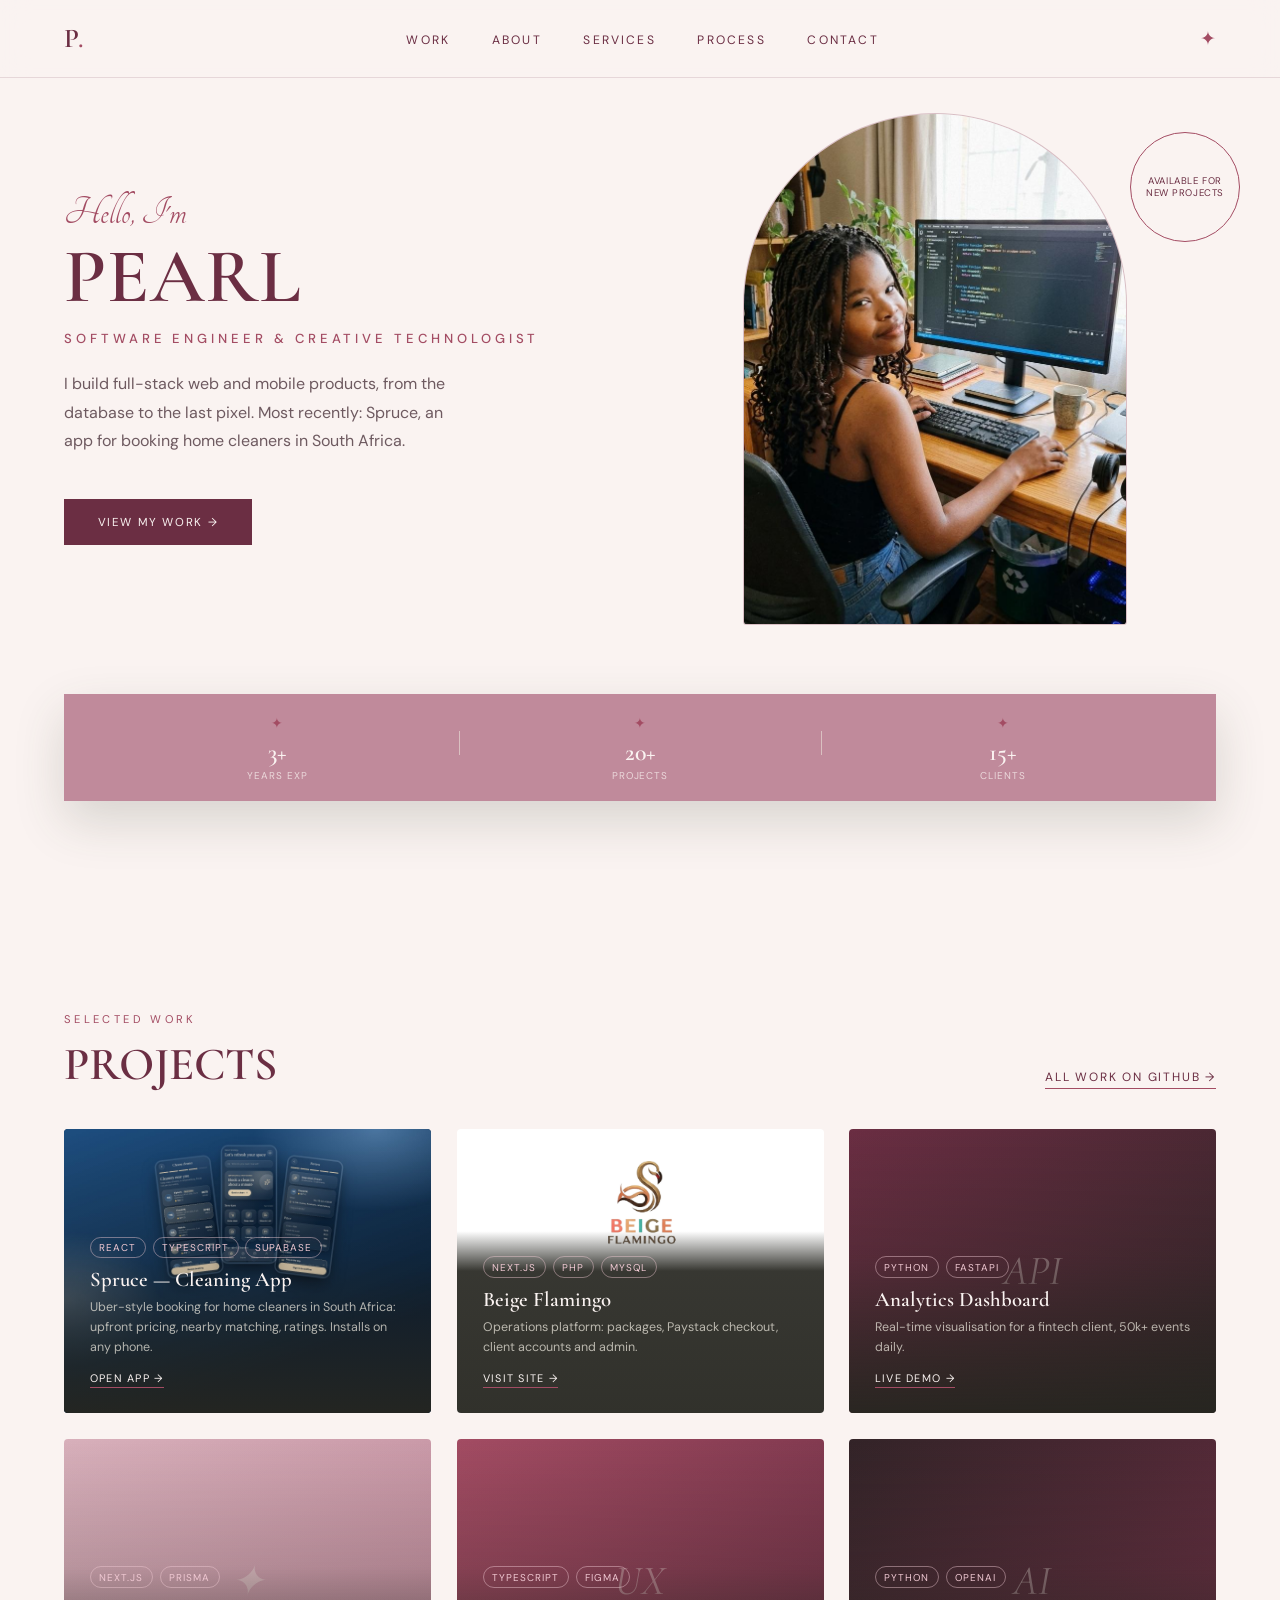
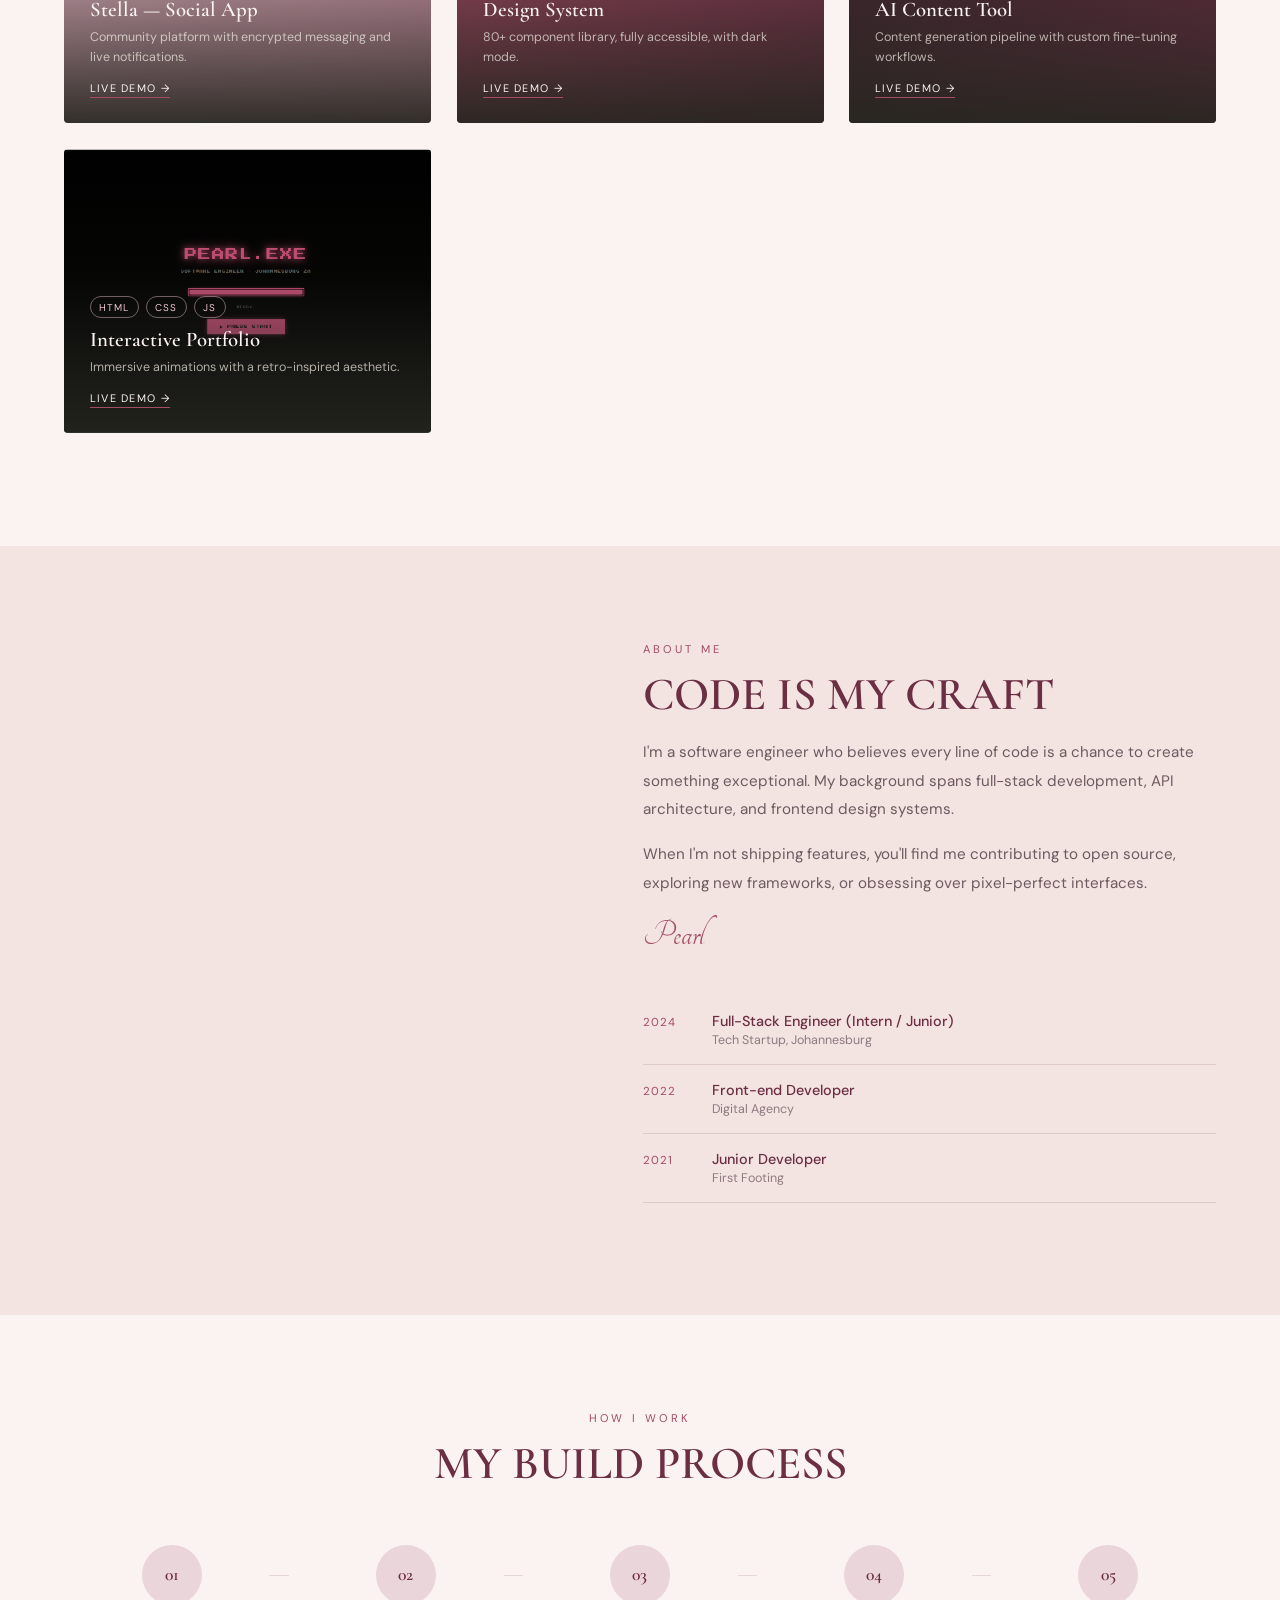
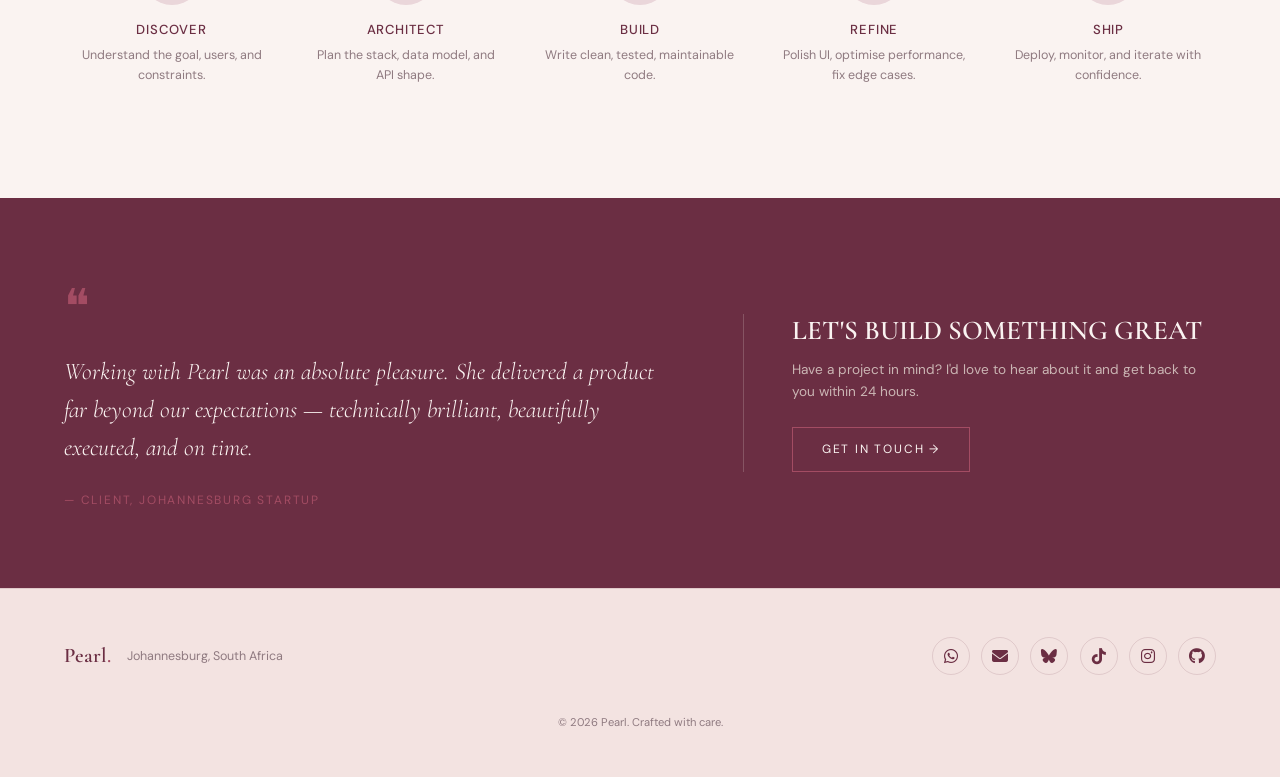
==== index.html @ c223eb9a "Rename portfolio.html to index.html" ====
<!DOCTYPE html>
<html lang="en">
<head>
<meta charset="UTF-8">
<meta name="viewport" content="width=device-width, initial-scale=1.0">
<title>Pearl — Software Engineer</title>
<link href="https://fonts.googleapis.com/css2?family=Cormorant+Garamond:ital,wght@0,300;0,400;0,600;1,300;1,400&family=DM+Sans:wght@300;400;500&family=Tangerine:wght@700&display=swap" rel="stylesheet">
<link href="styles.css" rel="stylesheet">
<link rel="stylesheet" href="https://cdnjs.cloudflare.com/ajax/libs/font-awesome/6.5.2/css/all.min.css">
</head>
<body>

<!-- NAV -->
<nav>
  <a href="#" class="nav-logo">P<span>.</span></a>
  <ul class="nav-links">
    <li><a href="#projects">Work</a></li>
    <li><a href="#about">About</a></li>
    <li><a href="#services">Services</a></li>
    <li><a href="#process">Process</a></li>
    <li><a href="#contact">Contact</a></li>
  </ul>
  <span class="nav-mark">✦</span>
</nav>

<!-- HERO -->
<section class="hero">
  <div class="hero-content">
    <p class="hero-script">Hello, I'm</p>
    <h1 class="hero-name">Pearl</h1>
    <p class="hero-title">Software Engineer &amp; Creative Technologist</p>
    <p class="hero-bio">I build full-stack web and mobile products, from the database to the last pixel. Most recently: Spruce, an app for booking home cleaners in South Africa.</p>
    <a href="#projects" class="btn-primary">View My Work →</a>
  </div>

  <div class="hero-image-wrapper">
    <div class="hero-photo-frame">
      <img src="images/pearl-portrait.jpg" alt="Pearl portrait" onerror="this.style.display='none'; this.nextElementSibling.style.display='flex';">
      <div class="hero-photo-placeholder" style="display:none;"><span class="initials">P.</span></div>
    </div>
    <div class="hero-badge-ring"><span>Available for<br>New Projects</span></div>
  </div>
  <div class="hero-stats">
      <div class="stat-item">
        <div class="stat-mark">✦</div>
        <div class="stat-num">3+</div>
        <div class="stat-label">Years Exp</div>
      </div>
      <div class="stat-item">
        <div class="stat-mark">✦</div>
        <div class="stat-num">20+</div>
        <div class="stat-label">Projects</div>
      </div>
      <div class="stat-item">
        <div class="stat-mark">✦</div>
        <div class="stat-num">15+</div>
        <div class="stat-label">Clients</div>
      </div>
  </div>
</section>

<!-- PROJECTS -->
<section class="projects reveal" id="projects">
  <div class="projects-header">
    <div>
      <p class="section-label">Selected Work</p>
      <h2 class="section-heading">Projects</h2>
    </div>
    <a href="https://github.com/Pearl-Omphile" class="view-all" target="_blank" rel="noopener">All Work on GitHub →</a>
  </div>

  <div class="project-grid">
    <div class="project-card">
      <div class="project-img-bg p8"><img src="images/spruce.jpg" alt="Spruce app screens: home, choosing a cleaner, and booking review"></div>
      <div class="project-overlay">
        <div class="project-tags"><span class="tag">React</span><span class="tag">TypeScript</span><span class="tag">Supabase</span></div>
        <h3 class="project-name">Spruce — Cleaning App</h3>
        <p class="project-desc">Uber-style booking for home cleaners in South Africa: upfront pricing, nearby matching, ratings. Installs on any phone.</p>
        <a href="https://pearl-omphile.github.io/spruce/" class="project-link" target="_blank" rel="noopener">Open App →</a>
      </div>
    </div>
    <div class="project-card">
      <div class="project-img-bg p7"><img src="images/beige-flamingo.png" alt="Beige Flamingo logo"></div>
      <div class="project-overlay">
        <div class="project-tags"><span class="tag">Next.js</span><span class="tag">PHP</span><span class="tag">MySQL</span></div>
        <h3 class="project-name">Beige Flamingo</h3>
        <p class="project-desc">Operations platform: packages, Paystack checkout, client accounts and admin.</p>
        <a href="https://beigeflamingo.com" class="project-link" target="_blank" rel="noopener">Visit Site →</a>
      </div>
    </div>

    <div class="project-card">
      <div class="project-img-bg p2">API</div>
      <div class="project-overlay">
        <div class="project-tags"><span class="tag">Python</span><span class="tag">FastAPI</span></div>
        <h3 class="project-name">Analytics Dashboard</h3>
        <p class="project-desc">Real-time visualisation for a fintech client, 50k+ events daily.</p>
        <a href="#" class="project-link">Live Demo →</a>
      </div>
    </div>

    <div class="project-card">
      <div class="project-img-bg p3">✦</div>
      <div class="project-overlay">
        <div class="project-tags"><span class="tag">Next.js</span><span class="tag">Prisma</span></div>
        <h3 class="project-name">Stella — Social App</h3>
        <p class="project-desc">Community platform with encrypted messaging and live notifications.</p>
        <a href="#" class="project-link">Live Demo →</a>
      </div>
    </div>

    <div class="project-card">
      <div class="project-img-bg p4">UX</div>
      <div class="project-overlay">
        <div class="project-tags"><span class="tag">TypeScript</span><span class="tag">Figma</span></div>
        <h3 class="project-name">Design System</h3>
        <p class="project-desc">80+ component library, fully accessible, with dark mode.</p>
        <a href="#" class="project-link">Live Demo →</a>
      </div>
    </div>

    <div class="project-card">
      <div class="project-img-bg p5">AI</div>
      <div class="project-overlay">
        <div class="project-tags"><span class="tag">Python</span><span class="tag">OpenAI</span></div>
        <h3 class="project-name">AI Content Tool</h3>
        <p class="project-desc">Content generation pipeline with custom fine-tuning workflows.</p>
        <a href="#" class="project-link">Live Demo →</a>
      </div>
    </div>

    <div class="project-card">
      <div class="project-img-bg p6"><img src="images/pearl-exe.png" alt="Pearl.exe" style="width:100%;height:100%;object-fit:cover;" onerror="this.style.display='none';"></div>
      <div class="project-overlay">
        <div class="project-tags"><span class="tag">HTML</span><span class="tag">CSS</span><span class="tag">JS</span></div>
        <h3 class="project-name">Interactive Portfolio</h3>
        <p class="project-desc">Immersive animations with a retro-inspired aesthetic.</p>
        <a href="https://cool-portfolio-teal.vercel.app/" class="project-link" target="_blank" rel="noopener">Live Demo →</a>
      </div>
    </div>
  </div>
</section>

<!-- ABOUT + TOOLS -->
<section class="about" id="about">
  <div class="reveal">
    <p class="section-label">Tools &amp; Tech</p>
    <h2 class="section-heading">What I<br>Build With</h2>
    <div class="tools-grid">
      <div class="tool-pill"><div class="tool-icon">Re</div><div class="tool-label">React</div></div>
      <div class="tool-pill"><div class="tool-icon">Ts</div><div class="tool-label">TypeScript</div></div>
      <div class="tool-pill"><div class="tool-icon">No</div><div class="tool-label">Node.js</div></div>
      <div class="tool-pill"><div class="tool-icon">Py</div><div class="tool-label">Python</div></div>
      <div class="tool-pill"><div class="tool-icon">Pg</div><div class="tool-label">Postgres</div></div>
      <div class="tool-pill"><div class="tool-icon">Aw</div><div class="tool-label">AWS</div></div>
      <div class="tool-pill"><div class="tool-icon">Do</div><div class="tool-label">Docker</div></div>
      <div class="tool-pill"><div class="tool-icon">Fg</div><div class="tool-label">Figma</div></div>
    </div>
  </div>

  <div class="reveal">
    <p class="section-label">About Me</p>
    <h2 class="section-heading">Code Is My Craft</h2>
    <p class="about-text" style="margin-top: 1.2rem;">I'm a software engineer who believes every line of code is a chance to create something exceptional. My background spans full-stack development, API architecture, and frontend design systems.</p>
    <p class="about-text">When I'm not shipping features, you'll find me contributing to open source, exploring new frameworks, or obsessing over pixel-perfect interfaces.</p>
    <p class="about-signature">Pearl</p>

    <div style="margin-top: 2.5rem;">
      <div class="exp-item">
        <span class="exp-year">2024</span>
        <div>
          <div class="exp-role">Full-Stack Engineer (Intern / Junior)</div>
          <div class="exp-company">Tech Startup, Johannesburg</div>
        </div>
      </div>
      <div class="exp-item">
        <span class="exp-year">2022</span>
        <div>
          <div class="exp-role">Front-end Developer</div>
          <div class="exp-company">Digital Agency</div>
        </div>
      </div>
      <div class="exp-item">
        <span class="exp-year">2021</span>
        <div>
          <div class="exp-role">Junior Developer</div>
          <div class="exp-company">First Footing</div>
        </div>
      </div>
    </div>
  </div>
</section>

<!-- PROCESS -->
<section class="process reveal" id="process">
  <div class="process-heading-wrap">
    <p class="section-label">How I Work</p>
    <h2 class="section-heading">My Build Process</h2>
  </div>
  <div class="process-steps">
    <div class="process-step">
      <div class="process-num">01</div>
      <div class="process-title">Discover</div>
      <div class="process-desc">Understand the goal, users, and constraints.</div>
    </div>
    <div class="process-step">
      <div class="process-num">02</div>
      <div class="process-title">Architect</div>
      <div class="process-desc">Plan the stack, data model, and API shape.</div>
    </div>
    <div class="process-step">
      <div class="process-num">03</div>
      <div class="process-title">Build</div>
      <div class="process-desc">Write clean, tested, maintainable code.</div>
    </div>
    <div class="process-step">
      <div class="process-num">04</div>
      <div class="process-title">Refine</div>
      <div class="process-desc">Polish UI, optimise performance, fix edge cases.</div>
    </div>
    <div class="process-step">
      <div class="process-num">05</div>
      <div class="process-title">Ship</div>
      <div class="process-desc">Deploy, monitor, and iterate with confidence.</div>
    </div>
  </div>
</section>

<!-- TESTIMONIAL / CTA -->
<section class="testimonial reveal" id="services">
  <div>
    <div class="testimonial-mark">❝</div>
    <p class="testimonial-quote">Working with Pearl was an absolute pleasure. She delivered a product far beyond our expectations — technically brilliant, beautifully executed, and on time.</p>
    <p class="testimonial-author">— Client, Johannesburg Startup</p>
  </div>
  <div class="testimonial-cta" id="contact">
    <h3>Let's Build Something Great</h3>
    <p>Have a project in mind? I'd love to hear about it and get back to you within 24 hours.</p>
    <a href="mailto:pearl25pearly@gmail.com" class="btn-outline">Get In Touch →</a>
  </div>
</section>

<!-- FOOTER -->
<footer>
  <div class="footer-left">
    <div class="footer-logo">Pearl<span>.</span></div>
    <div class="footer-info">Johannesburg, South Africa</div>
  </div>
  <div class="footer-social">

    <!-- WhatsApp -->
    <a href="https://wa.me/27648530146"
       target="_blank"
       rel="noopener noreferrer"
       aria-label="WhatsApp"
       title="WhatsApp">
        <i class="fa-brands fa-whatsapp"></i>
    </a>

    <!-- Email -->
    <a href="mailto:pearl25pearly@gmail.com"
       aria-label="Email"
       title="Email">
        <i class="fa-solid fa-envelope"></i>
    </a>

    <!-- Bluesky -->
    <a href="https://bsky.app/profile/0xpearl.bsky.social"
       target="_blank"
       rel="noopener noreferrer"
       aria-label="Bluesky"
       title="Bluesky">
        <i class="fa-brands fa-bluesky"></i>
    </a>

    <!-- TikTok -->
    <a href="https://www.tiktok.com/@OxPearl"
       target="_blank"
       rel="noopener noreferrer"
       aria-label="TikTok"
       title="TikTok">
        <i class="fa-brands fa-tiktok"></i>
    </a>

    <!-- Instagram -->
    <a href="https://www.instagram.com/p.e.a.r.l_m"
       target="_blank"
       rel="noopener noreferrer"
       aria-label="Instagram"
       title="Instagram">
        <i class="fa-brands fa-instagram"></i>
    </a>

    <!-- GitHub -->
    <a href="https://github.com/Pearl-Omphile"
       target="_blank"
       rel="noopener noreferrer"
       aria-label="GitHub"
       title="GitHub">
        <i class="fa-brands fa-github"></i>
    </a>

</div>
  <p class="footer-copy">© 2026 Pearl. Crafted with care.</p>
</footer>

<script>
  const reveals = document.querySelectorAll('.reveal');
  const obs = new IntersectionObserver(entries => {
    entries.forEach(e => {
      if (e.isIntersecting) {
        e.target.classList.add('visible');
        obs.unobserve(e.target);
      }
    });
  }, { threshold: 0.1 });
  reveals.forEach(r => obs.observe(r));

  window.addEventListener('scroll', () => {
    document.querySelector('nav').style.boxShadow =
      window.scrollY > 20 ? '0 2px 30px rgba(63,74,54,0.08)' : 'none';
  });
</script>
</body>
</html>
---- styles.css ----
*, *::before, *::after { box-sizing: border-box; margin: 0; padding: 0; }

  :root {
    --cream: #FAF3F1;
    --cream-warm: #F3E3E1;
    --sage: #C08A9B;
    --sage-deep: #6B2E43;
    --sage-pale: #EAD6DA;
    --gold: #A34C63;
    --black: #332428;
    --white: #FFFFFF;
    --border: rgba(107,46,67,0.14);
  }

  html { scroll-behavior: smooth; }

  body {
    font-family: 'DM Sans', sans-serif;
    background: var(--cream);
    color: var(--black);
    overflow-x: hidden;
  }

  ::-webkit-scrollbar { width: 4px; }
  ::-webkit-scrollbar-track { background: var(--cream-warm); }
  ::-webkit-scrollbar-thumb { background: var(--sage); border-radius: 2px; }

  /* ─── NAV ─── */
  nav {
    position: fixed; top: 0; left: 0; right: 0;
    z-index: 100;
    padding: 0 4rem;
    height: 78px;
    display: flex;
    align-items: center;
    justify-content: space-between;
    background: rgba(250,243,241,0.85);
    backdrop-filter: blur(14px);
    -webkit-backdrop-filter: blur(14px);
    border-bottom: 1px solid var(--border);
    animation: navSlide 0.8s ease forwards;
  }

  @keyframes navSlide {
    from { transform: translateY(-100%); opacity: 0; }
    to   { transform: translateY(0);    opacity: 1; }
  }

  .nav-logo {
    font-family: 'Cormorant Garamond', serif;
    font-size: 1.7rem;
    font-weight: 600;
    letter-spacing: 0.04em;
    color: var(--sage-deep);
    text-decoration: none;
  }
  .nav-logo span { color: var(--gold); }

  .nav-links {
    display: flex;
    gap: 2.6rem;
    list-style: none;
  }
  .nav-links a {
    font-size: 0.76rem;
    letter-spacing: 0.18em;
    text-transform: uppercase;
    color: var(--sage-deep);
    text-decoration: none;
    position: relative;
    transition: color 0.3s;
  }
  .nav-links a::after {
    content: '';
    position: absolute;
    bottom: -5px; left: 0;
    width: 0; height: 1px;
    background: var(--gold);
    transition: width 0.3s ease;
  }
  .nav-links a:hover { color: var(--gold); }
  .nav-links a:hover::after { width: 100%; }

  .nav-mark {
    font-size: 1.2rem;
    color: var(--gold);
  }

  /* ─── HERO ─── */
 .hero {
    min-height: 100vh;
    display: grid;
    grid-template-columns: 1.05fr 1fr;
    grid-template-rows: auto auto;
    align-items: center;
    padding: 0 4rem;
    padding-top: 78px;
    padding-bottom: 4rem;
    position: relative;
    background: var(--cream);
}

  .hero-content { animation: fadeUp 1s ease 0.3s both; }

  .hero-script {
    font-family: 'Tangerine', cursive;
    font-size: 2.6rem;
    color: var(--gold);
    line-height: 1;
    margin-bottom: 0.3rem;
  }

  .hero-name {
    font-family: 'Cormorant Garamond', serif;
    font-size: clamp(3.4rem, 6vw, 5.6rem);
    font-weight: 600;
    text-transform: uppercase;
    line-height: 0.98;
    color: var(--sage-deep);
    letter-spacing: 0.01em;
    margin-bottom: 1rem;
  }

  .hero-title {
    font-size: 0.82rem;
    font-weight: 500;
    letter-spacing: 0.3em;
    text-transform: uppercase;
    color: var(--gold);
    margin-bottom: 1.4rem;
  }

  .hero-bio {
    font-size: 1rem;
    line-height: 1.8;
    color: #6E5A60;
    max-width: 400px;
    margin-bottom: 2.2rem;
  }

  .btn-primary {
    background: var(--sage-deep);
    color: var(--cream);
    padding: 0.95rem 2.1rem;
    margin-top: 0.5rem;
    font-size: 0.72rem;
    letter-spacing: 0.14em;
    text-transform: uppercase;
    text-decoration: none;
    display: inline-flex;
    align-items: center;
    transition: background 0.3s, transform 0.2s;
  }
  .btn-primary:hover { background: var(--gold); transform: translateY(-2px); }

.hero-stats {
    grid-column: 1 / -1;

    background: var(--sage);

    padding: 1.2rem 2rem;

    display: flex;
    justify-content: space-between;
    align-items: center;

    width: 100%;
    height: auto;

    box-shadow: 0 20px 50px rgba(63,74,54,0.18);
}
  .stat-item { text-align: center; color: var(--cream); flex: 1; position:relative; }
  .stat-item + .stat-item ::before {
    content: "";
    position: absolute;
    left: 0;
    top: 25%;
    height: 35%;
    width: 1px;
    background: rgba(244,239,228,0.25);}
  .stat-mark { color: var(--gold); font-size: 0.9rem; margin-bottom: 0.4rem; }
  .stat-num {
    font-family: 'Cormorant Garamond', serif;
    font-size: 1.5rem;
    font-weight: 600;
  }
  .stat-label {
    font-size: 0.62rem;
    letter-spacing: 0.1em;
    text-transform: uppercase;
    opacity: 0.75;
    margin-top: 2px;
  }

  .hero-image-wrapper {
    position: relative;
    display: flex;
    justify-content: center;
    animation: fadeUp 1s ease 0.5s both;
  }

  .hero-photo-frame {
    width: clamp(280px, 30vw, 400px);
    aspect-ratio: 3/4;
    border-radius: 200px 200px 4px 4px;
    overflow: hidden;
    background: var(--sage-pale);
    border: 1px solid var(--border);
    position: relative;
  }
  .hero-photo-frame img,
  .hero-photo-frame .hero-photo-placeholder {
    width: 100%; height: 100%;
    object-fit: cover;
    display: block;
  }
  .hero-photo-placeholder {
    display: flex; align-items: center; justify-content: center;
    color: var(--sage);
  }
  .hero-photo-placeholder .initials {
    font-family: 'Cormorant Garamond', serif;
    font-size: 5rem;
    font-style: italic;
    opacity: 0.45;
  }

  .hero-badge-ring {
    position: absolute;
    top: 1.2rem; right: -1.5rem;
    width: 110px; height: 110px;
    border-radius: 50%;
    border: 1px solid var(--gold);
    background: var(--cream);
    display: flex; align-items: center; justify-content: center;
    text-align: center;
    font-size: 0.6rem;
    letter-spacing: 0.06em;
    text-transform: uppercase;
    color: var(--sage-deep);
    padding: 0.8rem;
    line-height: 1.3;
    animation: spin 22s linear infinite;
  }
  .hero-badge-ring span { display: block; animation: unspin 22s linear infinite; }
  @keyframes spin { from { transform: rotate(0deg);} to { transform: rotate(360deg);} }
  @keyframes unspin { from { transform: rotate(0deg);} to { transform: rotate(-360deg);} }

  @keyframes fadeUp {
    from { opacity: 0; transform: translateY(28px); }
    to   { opacity: 1; transform: translateY(0); }
  }

  /* ─── SECTION SHARED ─── */
  .section-label {
    font-size: 0.7rem;
    letter-spacing: 0.3em;
    text-transform: uppercase;
    color: var(--gold);
    margin-bottom: 0.8rem;
  }
  .section-heading {
    font-family: 'Cormorant Garamond', serif;
    font-size: clamp(2.1rem, 3.6vw, 2.9rem);
    font-weight: 600;
    text-transform: uppercase;
    line-height: 1.1;
    color: var(--sage-deep);
  }

  /* ─── PROJECTS ─── */
  .projects { padding: 7rem 4rem; background: var(--cream); }

  .projects-header {
    display: flex;
    justify-content: space-between;
    align-items: flex-end;
    margin-bottom: 2.5rem;
  }

  .view-all {
    font-size: 0.75rem;
    letter-spacing: 0.15em;
    text-transform: uppercase;
    color: var(--sage-deep);
    text-decoration: none;
    border-bottom: 1px solid var(--gold);
    padding-bottom: 3px;
    transition: color 0.3s;
  }
  .view-all:hover { color: var(--gold); }

 .project-grid {
    display: grid;
    grid-template-columns: repeat(3, 1fr);
    gap: 1.6rem;
}

.project-card {
    background: var(--sage-deep);
    border-radius: 4px;
    overflow: hidden;
    position: relative;
    aspect-ratio: 4/3.1;
    animation: cardReveal 0.7s ease both;
    transform-style: preserve-3d;
    will-change: transform;
    transition: transform 0.15s ease-out, box-shadow 0.3s;
}
.project-card:hover { box-shadow: 0 25px 50px rgba(38,38,32,0.28); }
  .project-card:nth-child(1) { animation-delay: 0.05s; }
  .project-card:nth-child(2) { animation-delay: 0.15s; }
  .project-card:nth-child(3) { animation-delay: 0.25s; }
  .project-card:nth-child(4) { animation-delay: 0.35s; }
  .project-card:nth-child(5) { animation-delay: 0.45s; }
  .project-card:nth-child(6) { animation-delay: 0.55s; }

  @keyframes cardReveal {
    from { opacity: 0; transform: translateY(18px); }
    to   { opacity: 1; transform: translateY(0); }
  }

  .project-card img,
  .project-img-bg {
    width: 100%; height: 100%;
    object-fit: cover;
    display: flex; align-items: center; justify-content: center;
    font-family: 'Cormorant Garamond', serif;
    font-style: italic;
    font-size: 2.6rem;
    color: rgba(244,239,228,0.35);
  }
  .p1 { background: linear-gradient(135deg, #c98a9b 0%, #6b2e43 100%); }
  .p2 { background: linear-gradient(135deg, #6b2e43 0%, #332428 100%); }
  .p3 { background: linear-gradient(135deg, #d8b0bb 0%, #c08a9b 100%); }
  .p4 { background: linear-gradient(135deg, #a34c63 0%, #6b2e43 100%); }
  .p5 { background: linear-gradient(135deg, #332428 0%, #6b2e43 100%); }
  .p6 { background: linear-gradient(135deg, #c08a9b 0%, #332428 100%); }
  .p7 { background: #FFFFFF; }
  .p8 { background: #0E2E52; }
  .p8 img { object-fit: cover; object-position: center 12%; }
  .p7 + .project-overlay { background: linear-gradient(0deg, rgba(38,38,32,0.95) 0%, rgba(38,38,32,0.92) 50%, rgba(38,38,32,0) 64%); }
  .p7 img { object-fit: contain; padding: 0.8rem 1rem 9.8rem; }

  .project-overlay {
    position: absolute; inset: 0;
    background: linear-gradient(0deg, rgba(38,38,32,0.92) 0%, rgba(38,38,32,0.15) 55%, transparent 100%);
    display: flex;
    flex-direction: column;
    justify-content: flex-end;
    padding: 1.6rem;
  }

  .project-tags { display: flex; gap: 0.4rem; flex-wrap: wrap; margin-bottom: 0.6rem; }
  .tag {
    font-size: 0.62rem;
    letter-spacing: 0.1em;
    text-transform: uppercase;
    color: #F0C9D3;
    border: 1px solid rgba(240,201,211,0.45);
    padding: 0.2rem 0.55rem;
    border-radius: 20px;
  }
  .project-name {
    font-family: 'Cormorant Garamond', serif;
    font-size: 1.3rem;
    font-weight: 600;
    color: var(--cream);
    margin-bottom: 0.35rem;
  }
  .project-desc {
    font-size: 0.78rem;
    line-height: 1.6;
    color: rgba(244,239,228,0.7);
    margin-bottom: 0.8rem;
  }
  .project-link {
    font-size: 0.68rem;
    letter-spacing: 0.12em;
    text-transform: uppercase;
    color: var(--cream);
    text-decoration: none;
    display: inline-flex;
    align-items: center;
    gap: 0.4rem;
    border-bottom: 1px solid var(--gold);
    width: fit-content;
    padding-bottom: 2px;
  }

  /* ─── TOOLS + ABOUT ─── */
  .about {
    padding: 6rem 4rem 7rem;
    background: var(--cream-warm);
    display: grid;
    grid-template-columns: 1fr 1.15fr;
    gap: 5rem;
    align-items: start;
  }

  .tools-grid {
    display: grid;
    grid-template-columns: repeat(4, 1fr);
    gap: 0.9rem;
    margin-top: 1.5rem;
  }
  .tool-pill {
    background: var(--white);
    border: 1px solid var(--border);
    border-radius: 6px;
    padding: 1.1rem 0.6rem;
    text-align: center;
  }
  .tool-icon {
    width: 34px; height: 34px;
    border-radius: 50%;
    background: var(--sage);
    color: var(--cream);
    display: flex; align-items: center; justify-content: center;
    margin: 0 auto 0.6rem;
    font-family: 'Cormorant Garamond', serif;
    font-weight: 600;
    font-size: 0.85rem;
  }
  .tool-label {
    font-size: 0.62rem;
    letter-spacing: 0.08em;
    text-transform: uppercase;
    color: var(--sage-deep);
  }

  .about-text {
    font-size: 0.95rem;
    line-height: 1.85;
    color: #6E5A60;
    margin-bottom: 1.1rem;
  }
  .about-signature {
    font-family: 'Tangerine', cursive;
    font-size: 2.4rem;
    color: var(--gold);
    margin-top: 0.8rem;
  }

  .exp-item {
    display: flex;
    gap: 1.2rem;
    padding: 1rem 0;
    border-bottom: 1px solid var(--border);
  }
  .exp-year {
    font-size: 0.72rem;
    letter-spacing: 0.1em;
    color: var(--gold);
    min-width: 50px;
    padding-top: 3px;
  }
  .exp-role { font-size: 0.9rem; font-weight: 500; color: var(--sage-deep); }
  .exp-company { font-size: 0.78rem; color: #8F7A80; margin-top: 2px; }

  /* ─── PROCESS ─── */
  .process { padding: 6rem 4rem 7rem; background: var(--cream); text-align: center; }
  .process .section-label, .process .section-heading { text-align: center; }
  .process-heading-wrap { display: flex; flex-direction: column; align-items: center; margin-bottom: 3.5rem; }

  .process-steps {
    display: grid;
    grid-template-columns: repeat(5, 1fr);
    gap: 1.2rem;
  }
  .process-step { position: relative; padding: 0 0.6rem; }
  .process-step:not(:last-child)::after {
    content: '';
    position: absolute;
    top: 30px; right: -0.6rem;
    width: 1.2rem; height: 1px;
    background: var(--border);
  }
  .process-num {
    width: 60px; height: 60px;
    border-radius: 50%;
    background: var(--sage-pale);
    color: var(--sage-deep);
    display: flex; align-items: center; justify-content: center;
    margin: 0 auto 1rem;
    font-family: 'Cormorant Garamond', serif;
    font-size: 1.1rem;
    font-weight: 600;
  }
  .process-title {
    font-size: 0.82rem;
    font-weight: 500;
    letter-spacing: 0.06em;
    text-transform: uppercase;
    color: var(--sage-deep);
    margin-bottom: 0.5rem;
  }
  .process-desc { font-size: 0.78rem; line-height: 1.6; color: #8F7A80; }

  /* ─── TESTIMONIAL / CTA ─── */
  .testimonial {
    background: var(--sage-deep);
    color: var(--cream);
    padding: 5rem 4rem;
    display: grid;
    grid-template-columns: 1.3fr 1fr;
    gap: 4rem;
    align-items: center;
  }
  .testimonial-mark { font-family: 'Cormorant Garamond', serif; font-size: 3rem; color: var(--gold); margin-bottom: 1rem; }
  .testimonial-quote {
    font-family: 'Cormorant Garamond', serif;
    font-size: clamp(1.2rem, 2vw, 1.5rem);
    font-style: italic;
    font-weight: 300;
    line-height: 1.6;
    margin-bottom: 1.5rem;
  }
  .testimonial-author {
    font-size: 0.75rem;
    letter-spacing: 0.15em;
    text-transform: uppercase;
    color: var(--gold);
  }
  .testimonial-cta { text-align: left; border-left: 1px solid rgba(244,239,228,0.2); padding-left: 3rem; }
  .testimonial-cta h3 {
    font-family: 'Cormorant Garamond', serif;
    font-size: 1.7rem;
    font-weight: 600;
    text-transform: uppercase;
    margin-bottom: 0.8rem;
  }
  .testimonial-cta p { font-size: 0.85rem; color: rgba(244,239,228,0.7); margin-bottom: 1.5rem; line-height: 1.6; }
  .btn-outline {
    display: inline-flex;
    align-items: center;
    gap: 0.6rem;
    border: 1px solid var(--gold);
    color: var(--cream);
    text-decoration: none;
    padding: 0.85rem 1.8rem;
    font-size: 0.75rem;
    letter-spacing: 0.15em;
    text-transform: uppercase;
    transition: background 0.3s;
  }
  .btn-outline:hover { background: var(--gold); color: var(--sage-deep); }

  /* ─── FOOTER ─── */
  footer {
    background: var(--cream-warm);
    padding: 3rem 4rem;
    display: flex;
    justify-content: space-between;
    align-items: center;
    border-top: 1px solid var(--border);
    flex-wrap: wrap;
    gap: 1rem;
  }
  .footer-left { display: flex; align-items: center; gap: 1rem; }
  .footer-logo { font-family: 'Cormorant Garamond', serif; font-size: 1.3rem; font-weight: 600; color: var(--sage-deep); }
  .footer-logo span { color: var(--gold); }
  .footer-info { font-size: 0.78rem; color: #8F7A80; }
  .footer-social {
    display: flex;
    align-items: center;
    gap: 0.7rem;
}

  .footer-social a {
    width: 38px; height: 38px;
    border: 1px solid var(--border);
    border-radius: 50%;
    display: flex; align-items: center; justify-content: center;
    color: var(--sage-deep);
    text-decoration: none;
    transition: background 0.3s, color 0.3s;
  }
  .footer-social a svg { width: 16px; height: 16px; fill: currentColor; }
  .footer-social a:hover { background: var(--sage-deep); color: var(--cream); }
  .footer-copy { font-size: 0.7rem; color: #8F7A80; width: 100%; text-align: center; margin-top: 1.5rem; }

  /* ─── SCROLL REVEAL ─── */
  .reveal { opacity: 0; transform: translateY(24px); transition: opacity 0.8s ease, transform 0.8s ease; }
  .reveal.visible { opacity: 1; transform: translateY(0); }

  /* ─── RESPONSIVE ─── */
  @media (max-width: 900px) {
    nav { padding: 0 1.5rem; }
    .nav-links { display: none; }
    .about { grid-template-columns: 1fr; padding: 4rem 1.5rem; gap: 3rem; }
    .projects { padding: 4rem 1.5rem; }
    .process { padding: 4rem 1.5rem; }
    .process-steps { grid-template-columns: 1fr; gap: 2rem; }
    .process-step::after { display: none; }
    .testimonial { grid-template-columns: 1fr; padding: 3.5rem 1.5rem; }
    .testimonial-cta { border-left: none; padding-left: 0; border-top: 1px solid rgba(244,239,228,0.2); padding-top: 2rem; }
    footer { padding: 2.5rem 1.5rem; flex-direction: column; text-align: center; }
  }

  /* ─── PHONE: photo left, info right, side-by-side like the reference ─── */
 @media (max-width: 760px) {

    .hero {
        display: flex;
        flex-wrap: wrap;
        flex-direction: row;
        align-items: flex-start;

        padding: 0 1.1rem;
        padding-top: 88px;
        padding-bottom: 2.5rem;
        gap: 1rem;

        min-height: 0;
    }

    .hero-image-wrapper {
        order: 1;
        flex: 0 0 38%;
        max-width: 38%;
        align-self: flex-start;
    }
    .hero-photo-frame {
      height: 215px;
    }

    .hero-photo-frame {
        width: 100%;
        border-radius: 100px 100px 4px 4px;
    }

    .hero-badge-ring {
        width: 74px;
        height: 74px;
        font-size: 0.44rem;
        top: 0.4rem;
        right: -0.9rem;
    }

    .hero-content {
        order: 2;
        flex: 1 1 0;
        min-width: 0;
    }

    .hero-script {
    font-size: 1.5rem;
    margin-bottom: 0;
    }

    .hero-name {
        font-size: clamp(1.9rem, 9vw, 2.6rem);
        margin-bottom: 0.35rem;
    }

    .hero-title {
        font-size: 0.56rem;
        letter-spacing: 0.16em;
        margin-bottom: 0.65rem;
    }

    .hero-bio {
        font-size: 0.8rem;
        line-height: 1.5;
        max-width: none;
        margin-bottom: 0.8rem;
    }

    .btn-primary {
        padding: 0.7rem 1.2rem;
        font-size: 0.62rem;
    }

    /* ─── STATS BAR ─── */

   .hero-stats {
    order: 3;

    flex: 0 0 100%;
    width: 100%;
    max-width: 100%;
    box-sizing: border-box;

    margin-top: -1.1rem;
    padding: 0.65rem 0.8rem;

    display: flex;
    flex-wrap: nowrap;
    justify-content: space-between;
    align-items: center;
    gap: 0;
}

    .stat-item {
        flex: 1 1 0;
        text-align: center;
    }

    .stat-item + .stat-item {
        border-left: 1px solid rgba(244,239,228,0.25);
    }

    .stat-mark {
    font-size: 0.55rem;
    margin-bottom: 0.15rem;
    }

    .stat-num {
        font-size: 1.05rem;
    }

    .stat-label {
        font-size: 0.5rem;
    }

    /* ─── PROJECTS: horizontal scroll on phone only ─── */
    .project-grid {
        display: flex;
        gap: 1.1rem;

        overflow-x: auto;
        overflow-y: hidden;

        scroll-behavior: smooth;
        scroll-snap-type: x mandatory;

        scrollbar-width: none;
    }

    .project-grid::-webkit-scrollbar {
        display: none;
    }

    .project-card {
        flex: 0 0 78%;
        scroll-snap-align: start;
        aspect-ratio: 4/3.6;
    }
}
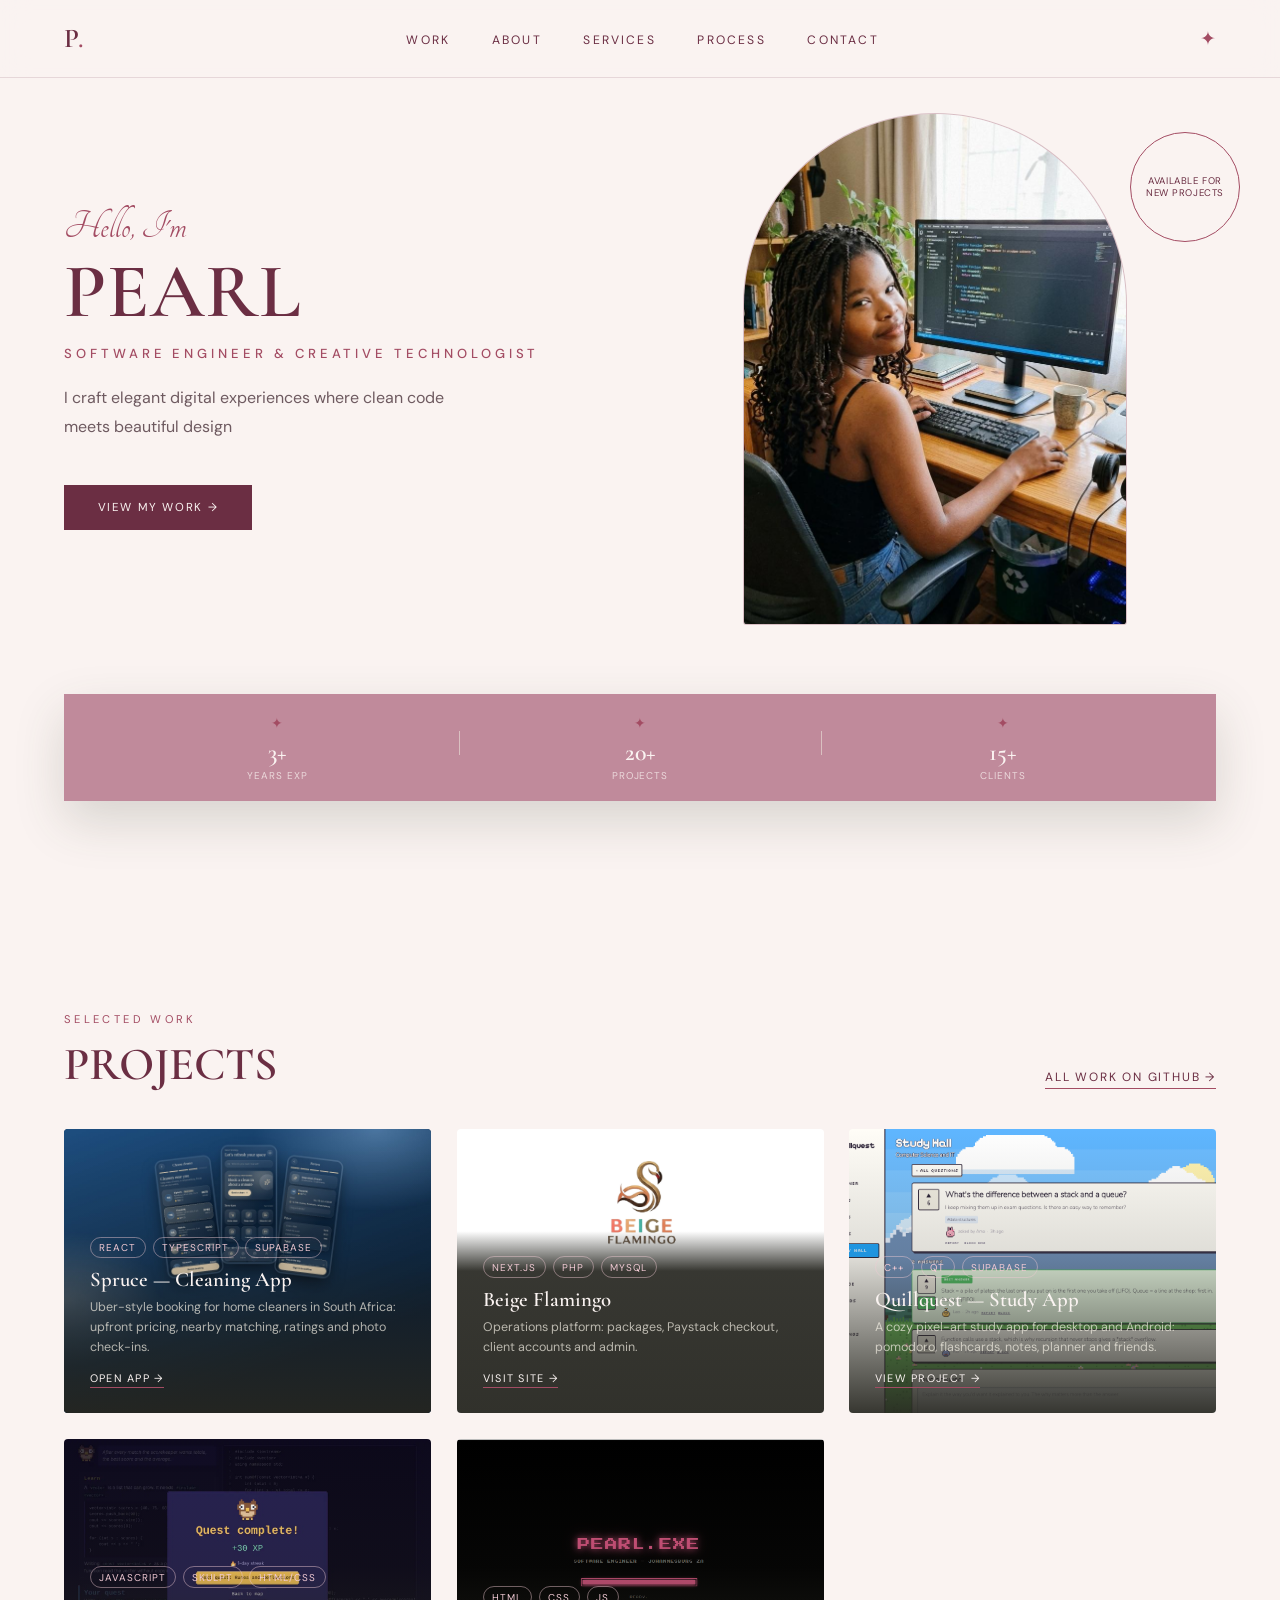
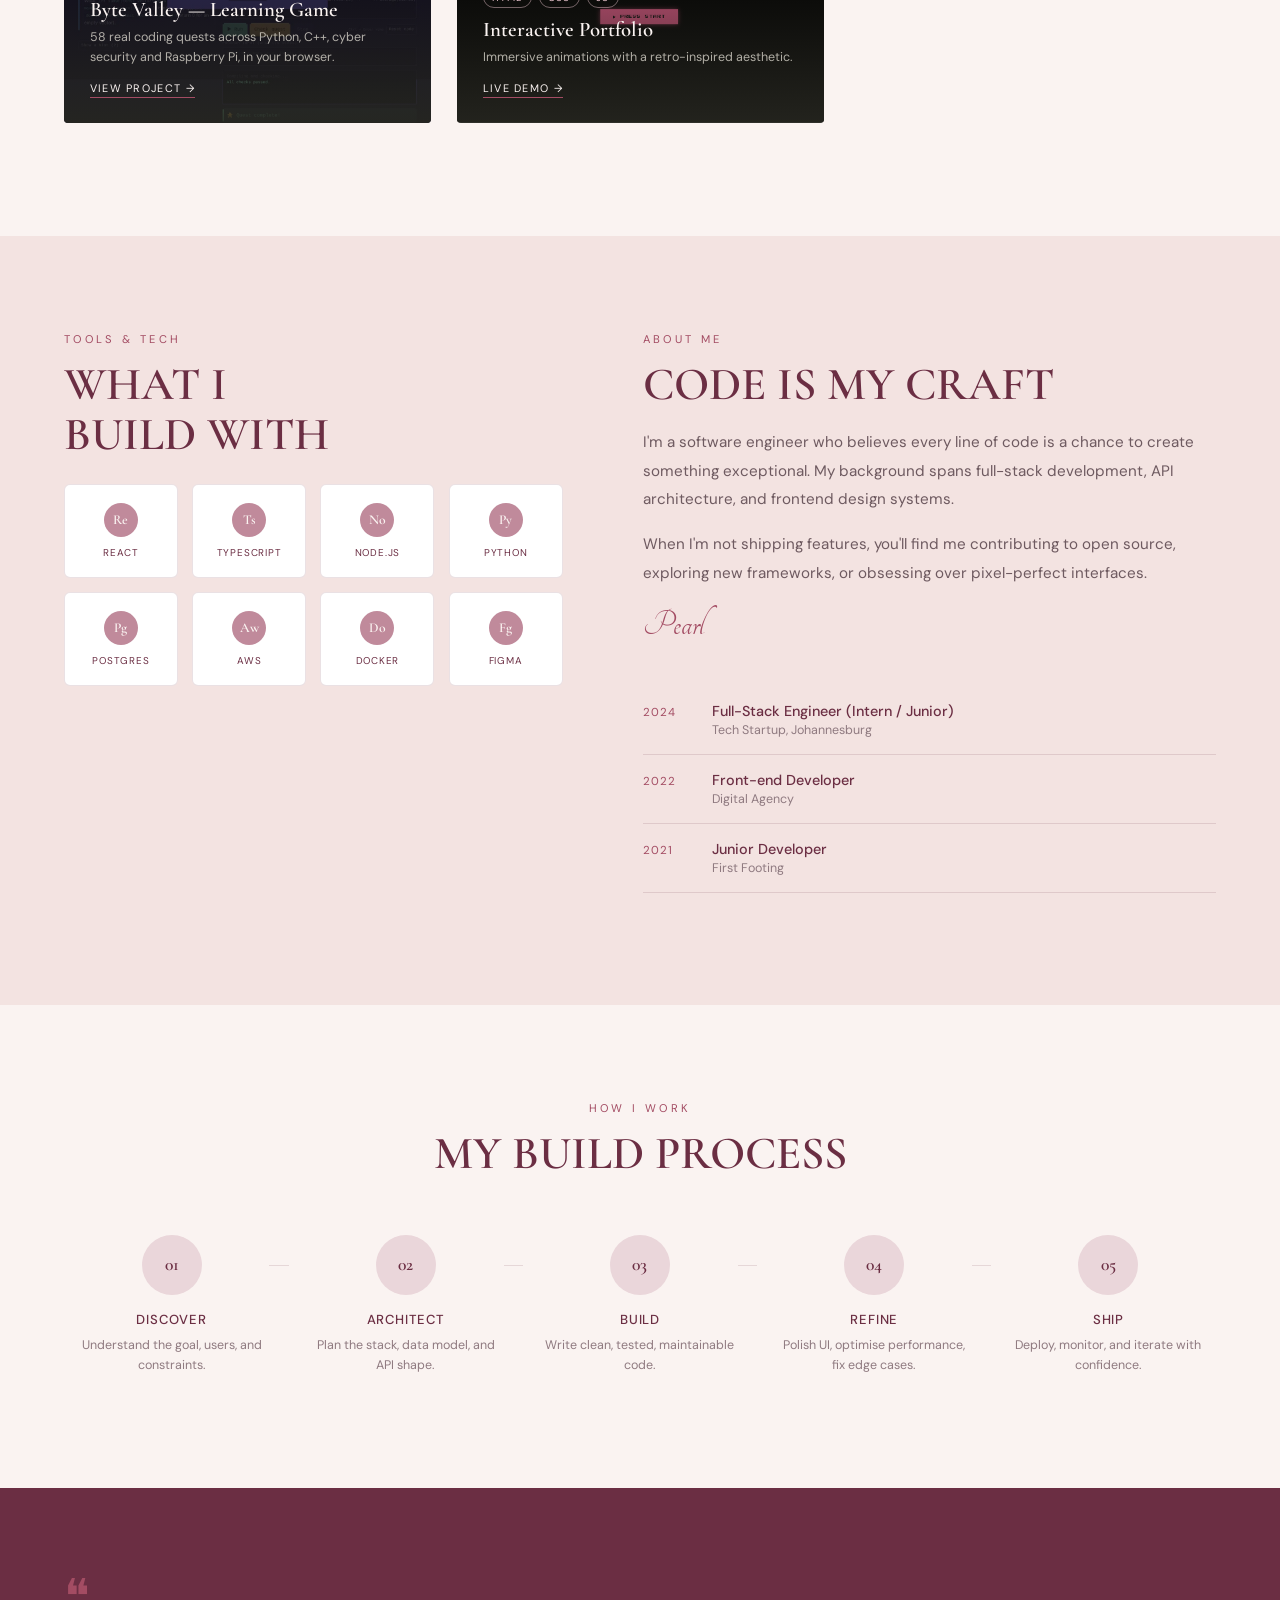
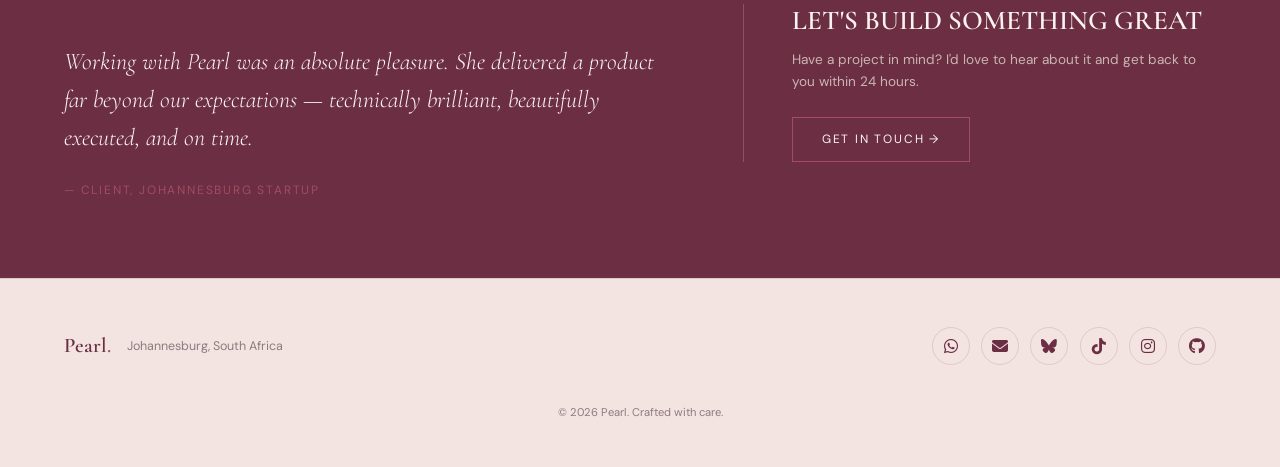
==== commit 0487b083: "Add files via upload" ====
--- a/index.html
+++ b/index.html
@@ -29,7 +29,7 @@
     <p class="hero-script">Hello, I'm</p>
     <h1 class="hero-name">Pearl</h1>
     <p class="hero-title">Software Engineer &amp; Creative Technologist</p>
-    <p class="hero-bio">I build full-stack web and mobile products, from the database to the last pixel. Most recently: Spruce, an app for booking home cleaners in South Africa.</p>
+    <p class="hero-bio">I craft elegant digital experiences where clean code meets beautiful design</p>
     <a href="#projects" class="btn-primary">View My Work →</a>
   </div>
 
@@ -71,11 +71,11 @@
 
   <div class="project-grid">
     <div class="project-card">
-      <div class="project-img-bg p8"><img src="images/spruce.jpg" alt="Spruce app screens: home, choosing a cleaner, and booking review"></div>
+      <div class="project-img-bg p-spruce"><img src="images/spruce.jpg" alt="Spruce app screens: home, choosing a cleaner, and booking review"></div>
       <div class="project-overlay">
         <div class="project-tags"><span class="tag">React</span><span class="tag">TypeScript</span><span class="tag">Supabase</span></div>
         <h3 class="project-name">Spruce — Cleaning App</h3>
-        <p class="project-desc">Uber-style booking for home cleaners in South Africa: upfront pricing, nearby matching, ratings. Installs on any phone.</p>
+        <p class="project-desc">Uber-style booking for home cleaners in South Africa: upfront pricing, nearby matching, ratings and photo check-ins.</p>
         <a href="https://pearl-omphile.github.io/spruce/" class="project-link" target="_blank" rel="noopener">Open App →</a>
       </div>
     </div>
@@ -90,42 +90,22 @@
     </div>
 
     <div class="project-card">
-      <div class="project-img-bg p2">API</div>
-      <div class="project-overlay">
-        <div class="project-tags"><span class="tag">Python</span><span class="tag">FastAPI</span></div>
-        <h3 class="project-name">Analytics Dashboard</h3>
-        <p class="project-desc">Real-time visualisation for a fintech client, 50k+ events daily.</p>
-        <a href="#" class="project-link">Live Demo →</a>
-      </div>
-    </div>
-
-    <div class="project-card">
-      <div class="project-img-bg p3">✦</div>
-      <div class="project-overlay">
-        <div class="project-tags"><span class="tag">Next.js</span><span class="tag">Prisma</span></div>
-        <h3 class="project-name">Stella — Social App</h3>
-        <p class="project-desc">Community platform with encrypted messaging and live notifications.</p>
-        <a href="#" class="project-link">Live Demo →</a>
-      </div>
-    </div>
-
-    <div class="project-card">
-      <div class="project-img-bg p4">UX</div>
-      <div class="project-overlay">
-        <div class="project-tags"><span class="tag">TypeScript</span><span class="tag">Figma</span></div>
-        <h3 class="project-name">Design System</h3>
-        <p class="project-desc">80+ component library, fully accessible, with dark mode.</p>
-        <a href="#" class="project-link">Live Demo →</a>
-      </div>
-    </div>
-
-    <div class="project-card">
-      <div class="project-img-bg p5">AI</div>
-      <div class="project-overlay">
-        <div class="project-tags"><span class="tag">Python</span><span class="tag">OpenAI</span></div>
-        <h3 class="project-name">AI Content Tool</h3>
-        <p class="project-desc">Content generation pipeline with custom fine-tuning workflows.</p>
-        <a href="#" class="project-link">Live Demo →</a>
+      <div class="project-img-bg p8"><img src="images/quillquest.png" alt="Quillquest home screen"></div>
+      <div class="project-overlay">
+        <div class="project-tags"><span class="tag">C++</span><span class="tag">Qt</span><span class="tag">Supabase</span></div>
+        <h3 class="project-name">Quillquest — Study App</h3>
+        <p class="project-desc">A cozy pixel-art study app for desktop and Android: pomodoro, flashcards, notes, planner and friends.</p>
+        <a href="#" class="project-link">View Project →</a>
+      </div>
+    </div>
+
+    <div class="project-card">
+      <div class="project-img-bg p9"><img src="images/byte-valley.png" alt="Byte Valley quest screen"></div>
+      <div class="project-overlay">
+        <div class="project-tags"><span class="tag">JavaScript</span><span class="tag">Skulpt</span><span class="tag">HTML/CSS</span></div>
+        <h3 class="project-name">Byte Valley — Learning Game</h3>
+        <p class="project-desc">58 real coding quests across Python, C++, cyber security and Raspberry Pi, in your browser.</p>
+        <a href="#" class="project-link">View Project →</a>
       </div>
     </div>
 
@@ -322,4 +302,4 @@
   });
 </script>
 </body>
-</html>
+</html>
--- a/styles.css
+++ b/styles.css
@@ -337,8 +337,9 @@
   .p5 { background: linear-gradient(135deg, #332428 0%, #6b2e43 100%); }
   .p6 { background: linear-gradient(135deg, #c08a9b 0%, #332428 100%); }
   .p7 { background: #FFFFFF; }
-  .p8 { background: #0E2E52; }
-  .p8 img { object-fit: cover; object-position: center 12%; }
+  .p8, .p9 { background: #332428; }
+  .p-spruce { background: #0E2E52; }
+  .p-spruce img { object-fit: cover; object-position: center 12%; }
   .p7 + .project-overlay { background: linear-gradient(0deg, rgba(38,38,32,0.95) 0%, rgba(38,38,32,0.92) 50%, rgba(38,38,32,0) 64%); }
   .p7 img { object-fit: contain; padding: 0.8rem 1rem 9.8rem; }
 
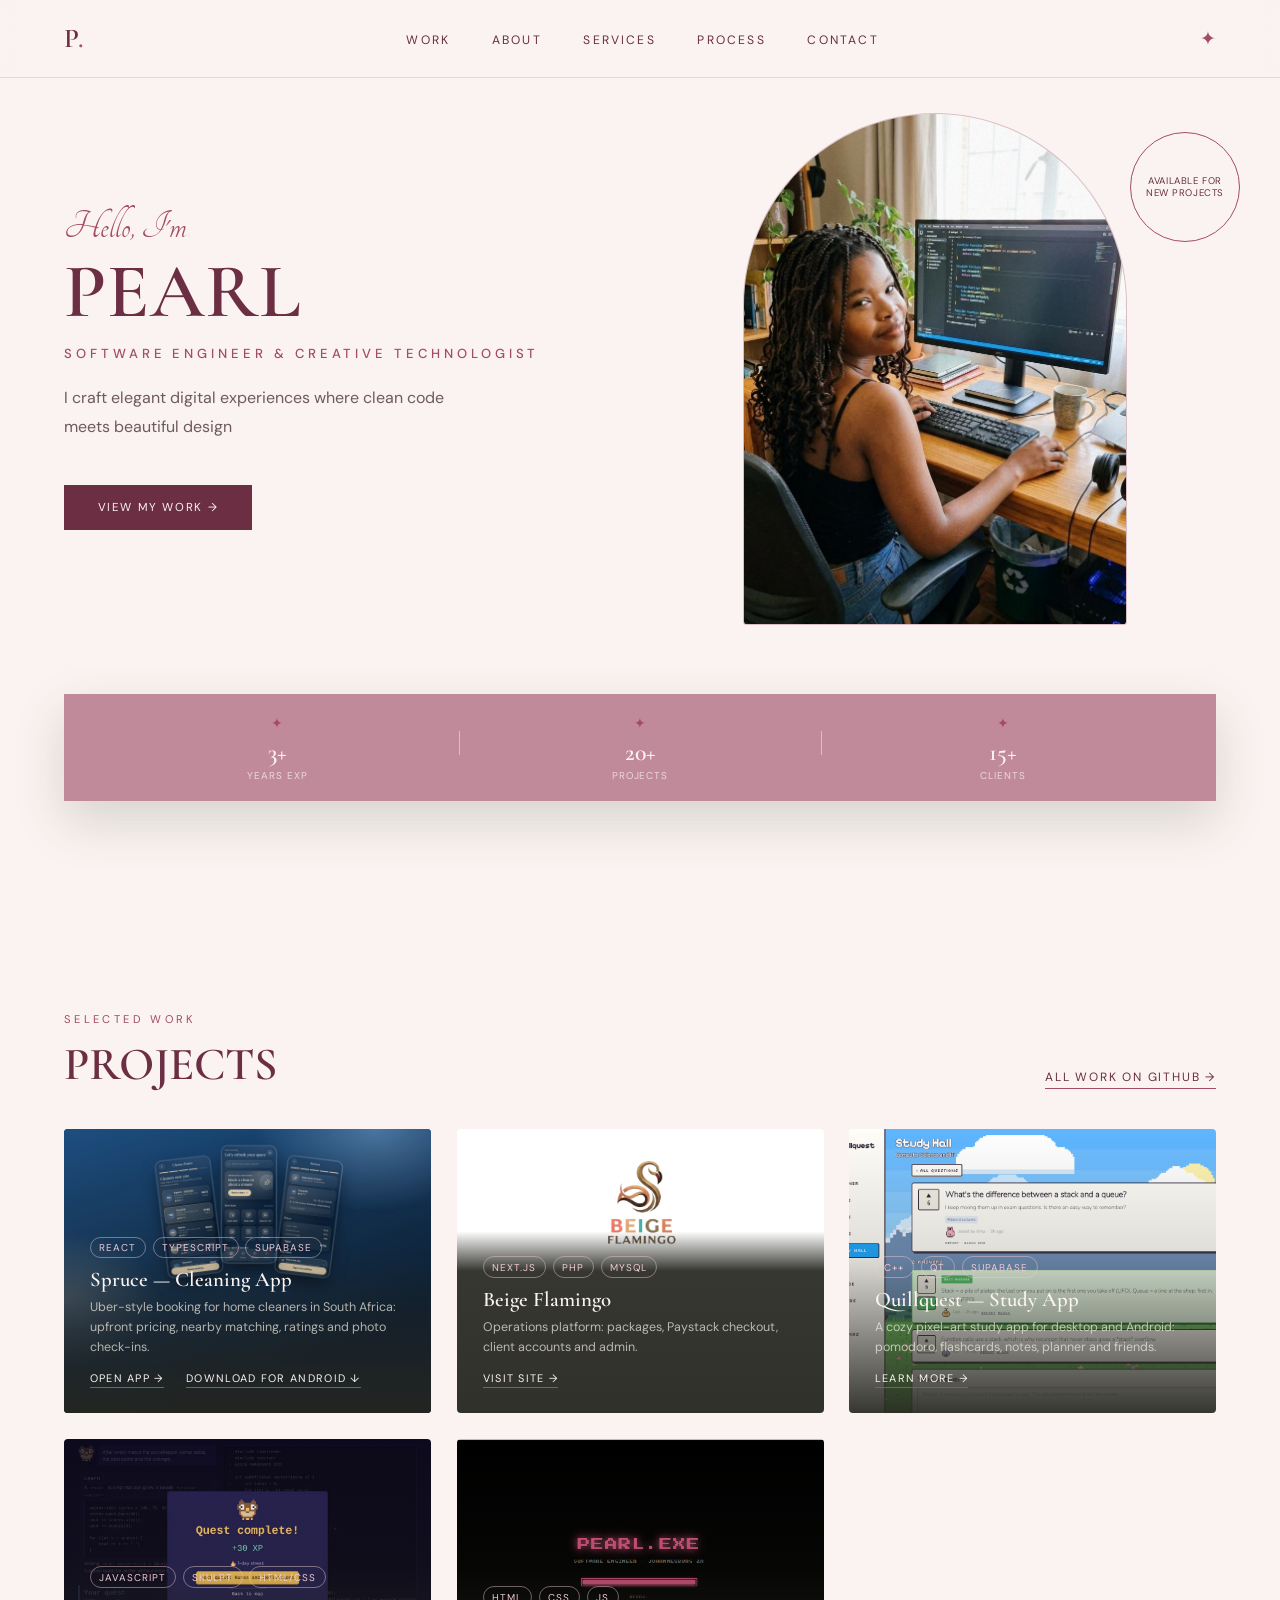
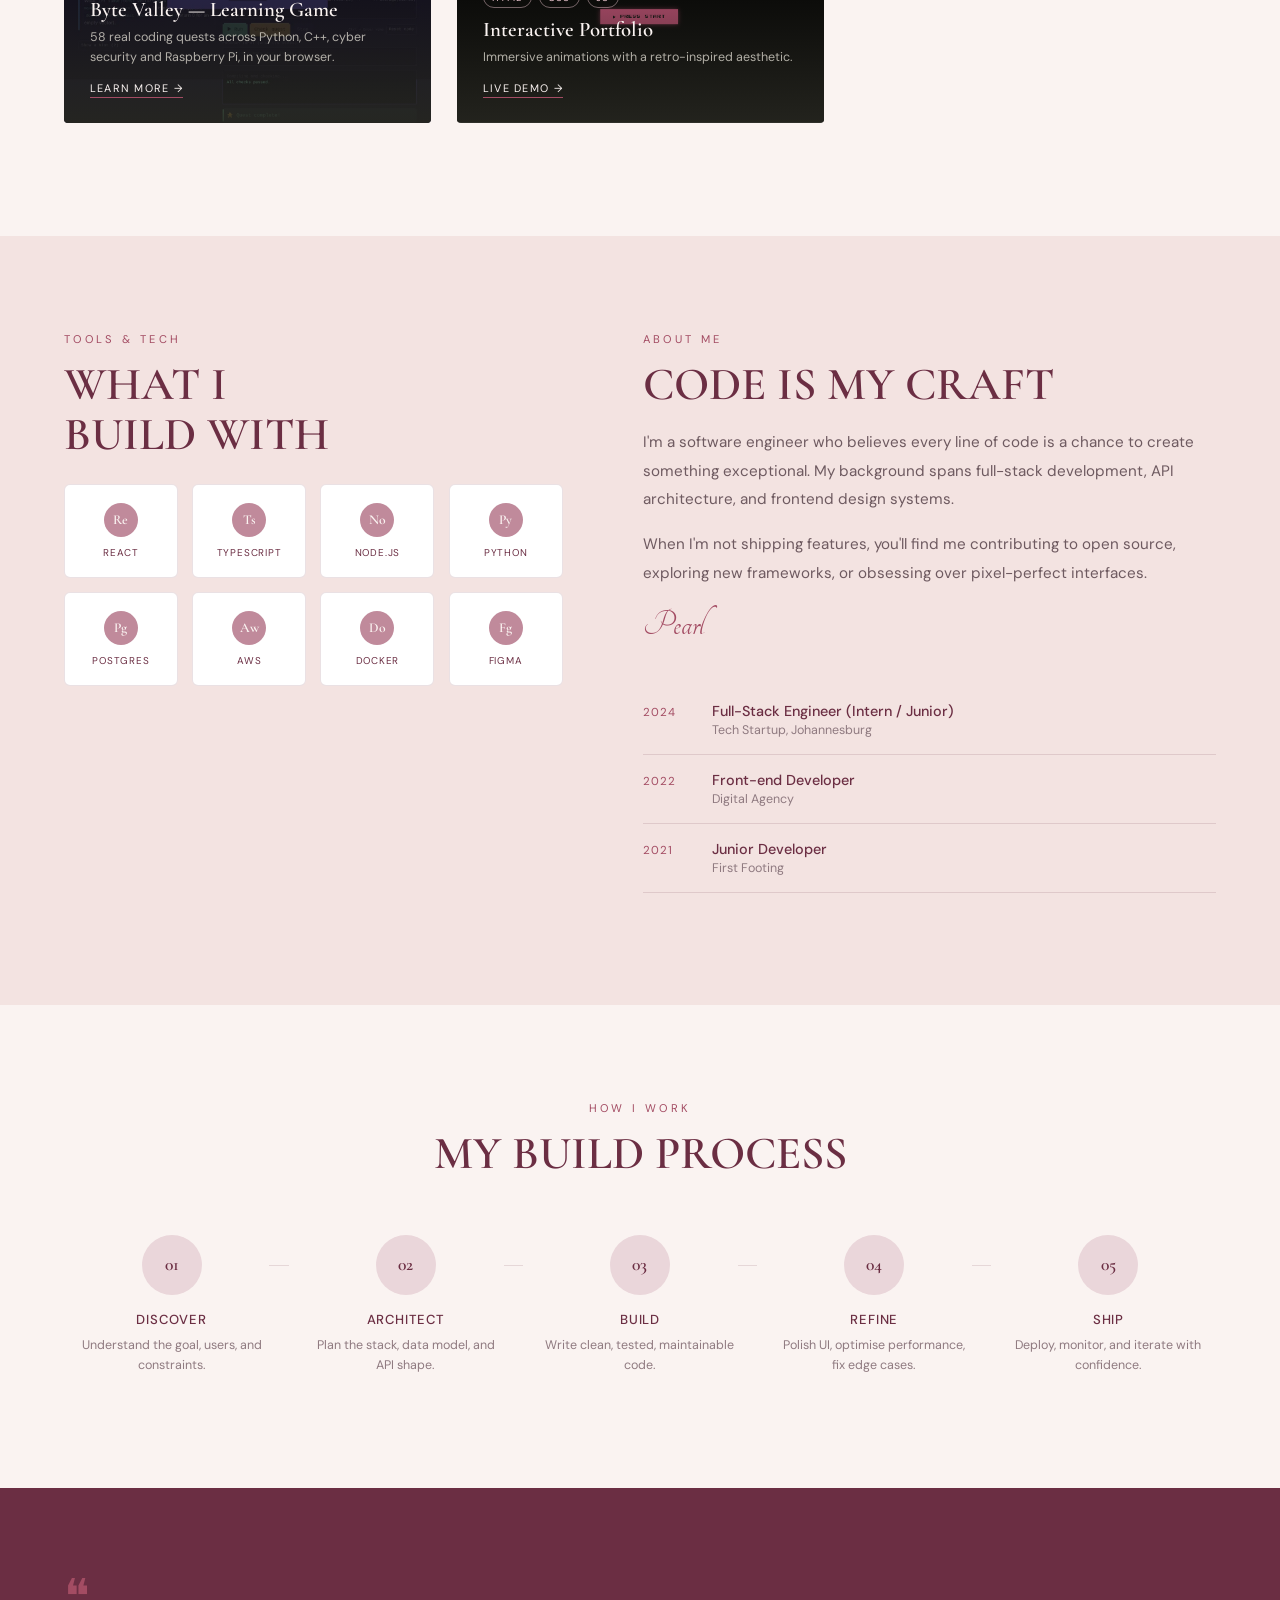
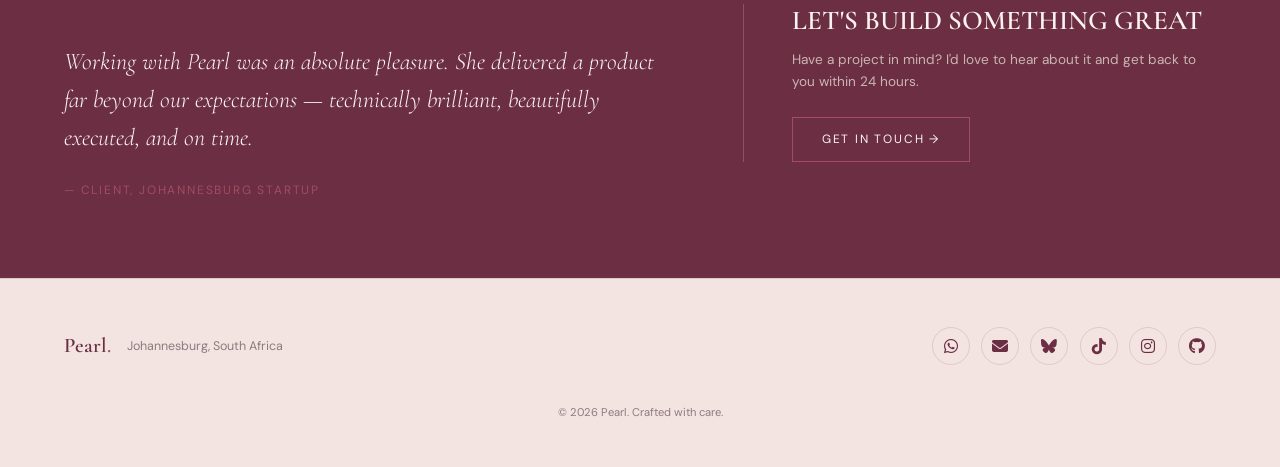
==== commit b109c3c2: "Add files via upload" ====
--- a/index.html
+++ b/index.html
@@ -76,7 +76,10 @@
         <div class="project-tags"><span class="tag">React</span><span class="tag">TypeScript</span><span class="tag">Supabase</span></div>
         <h3 class="project-name">Spruce — Cleaning App</h3>
         <p class="project-desc">Uber-style booking for home cleaners in South Africa: upfront pricing, nearby matching, ratings and photo check-ins.</p>
-        <a href="https://pearl-omphile.github.io/spruce/" class="project-link" target="_blank" rel="noopener">Open App →</a>
+        <div class="project-links">
+          <a href="https://pearl-omphile.github.io/spruce/" class="project-link" target="_blank" rel="noopener">Open App →</a>
+          <a href="https://github.com/Pearl-Omphile/spruce/releases/latest/download/spruce.apk" class="project-link" download>Download for Android ↓</a>
+        </div>
       </div>
     </div>
     <div class="project-card">
@@ -95,7 +98,7 @@
         <div class="project-tags"><span class="tag">C++</span><span class="tag">Qt</span><span class="tag">Supabase</span></div>
         <h3 class="project-name">Quillquest — Study App</h3>
         <p class="project-desc">A cozy pixel-art study app for desktop and Android: pomodoro, flashcards, notes, planner and friends.</p>
-        <a href="#" class="project-link">View Project →</a>
+        <button type="button" class="project-link project-more" data-project="quillquest" aria-haspopup="dialog">Learn More →</button>
       </div>
     </div>
 
@@ -105,7 +108,7 @@
         <div class="project-tags"><span class="tag">JavaScript</span><span class="tag">Skulpt</span><span class="tag">HTML/CSS</span></div>
         <h3 class="project-name">Byte Valley — Learning Game</h3>
         <p class="project-desc">58 real coding quests across Python, C++, cyber security and Raspberry Pi, in your browser.</p>
-        <a href="#" class="project-link">View Project →</a>
+        <button type="button" class="project-link project-more" data-project="bytevalley" aria-haspopup="dialog">Learn More →</button>
       </div>
     </div>
 
@@ -284,6 +287,28 @@
   <p class="footer-copy">© 2026 Pearl. Crafted with care.</p>
 </footer>
 
+
+<!-- PROJECT DETAILS: crystal pop-up for projects without a public link yet -->
+<dialog class="crystal" id="project-dialog" aria-labelledby="crystal-title">
+  <div class="crystal-inner">
+    <button type="button" class="crystal-close" aria-label="Close">&times;</button>
+    <p class="crystal-status"></p>
+    <h3 class="crystal-title" id="crystal-title"></h3>
+    <p class="crystal-lead"></p>
+    <div class="crystal-grid">
+      <div>
+        <p class="crystal-label">What it's for</p>
+        <p class="crystal-text crystal-purpose"></p>
+      </div>
+      <div>
+        <p class="crystal-label">Inside</p>
+        <ul class="crystal-list"></ul>
+      </div>
+    </div>
+    <div class="crystal-tags"></div>
+  </div>
+</dialog>
+
 <script>
   const reveals = document.querySelectorAll('.reveal');
   const obs = new IntersectionObserver(entries => {
@@ -300,6 +325,40 @@
     document.querySelector('nav').style.boxShadow =
       window.scrollY > 20 ? '0 2px 30px rgba(63,74,54,0.08)' : 'none';
   });
+
+  // Project details pop-up (Quillquest, Byte Valley)
+  const PROJECTS = {
+    quillquest: {
+      status: 'In development · desktop and Android',
+      title: 'Quillquest',
+      lead: 'A cozy pixel-art study app that makes long revision sessions feel like a quest instead of a chore.',
+      purpose: 'For students who want one calm place to focus, revise and plan, with friends along for motivation.',
+      inside: ['Pomodoro focus timer', 'Flashcards for revision', 'Notes', 'Study planner', 'Friends to study alongside'],
+      tags: ['C++', 'Qt', 'Supabase'],
+    },
+    bytevalley: {
+      status: 'In development · plays in the browser',
+      title: 'Byte Valley',
+      lead: 'A learning game with 58 real coding quests: you learn by writing code that actually runs.',
+      purpose: 'For beginners who learn best by doing. No installs: open it in a browser and start coding.',
+      inside: ['58 hands-on quests', 'Python', 'C++', 'Cyber security', 'Raspberry Pi'],
+      tags: ['JavaScript', 'Skulpt', 'HTML/CSS'],
+    },
+  };
+  const dlg = document.getElementById('project-dialog');
+  const fill = (sel, text) => { dlg.querySelector(sel).textContent = text; };
+  document.querySelectorAll('.project-more').forEach(btn => btn.addEventListener('click', () => {
+    const p = PROJECTS[btn.dataset.project];
+    fill('.crystal-status', p.status);
+    fill('.crystal-title', p.title);
+    fill('.crystal-lead', p.lead);
+    fill('.crystal-purpose', p.purpose);
+    dlg.querySelector('.crystal-list').replaceChildren(...p.inside.map(t => Object.assign(document.createElement('li'), { textContent: t })));
+    dlg.querySelector('.crystal-tags').replaceChildren(...p.tags.map(t => Object.assign(document.createElement('span'), { className: 'tag', textContent: t })));
+    dlg.showModal();
+  }));
+  dlg.querySelector('.crystal-close').addEventListener('click', () => dlg.close());
+  dlg.addEventListener('click', e => { if (e.target === dlg) dlg.close(); });  // click outside to close
 </script>
 </body>
 </html>
--- a/styles.css
+++ b/styles.css
@@ -389,6 +389,66 @@
     padding-bottom: 2px;
   }
 
+  .project-links { display: flex; flex-wrap: wrap; gap: 0.6rem 1.4rem; }
+
+  button.project-link { background: none; border: 0; border-bottom: 1px solid var(--gold); padding: 0 0 2px; font: inherit; font-size: 0.68rem; letter-spacing: 0.12em; text-transform: uppercase; color: var(--cream); cursor: pointer; }
+
+  /* ─── CRYSTAL POP-UP ─── */
+  .crystal {
+    border: 0; padding: 0; background: transparent; color: var(--cream);
+    width: min(560px, calc(100vw - 2rem)); margin: auto; overflow: visible;
+  }
+  .crystal::backdrop { background: rgba(51, 36, 40, 0.45); backdrop-filter: blur(6px); -webkit-backdrop-filter: blur(6px); }
+  .crystal-inner {
+    position: relative; overflow: hidden;
+    padding: 2.4rem 2.2rem 2rem; border-radius: 22px;
+    background:
+      linear-gradient(145deg, rgba(255,255,255,0.30), rgba(255,255,255,0.06) 45%, rgba(234,214,218,0.18)),
+      rgba(107, 46, 67, 0.62);
+    backdrop-filter: blur(22px) saturate(160%); -webkit-backdrop-filter: blur(22px) saturate(160%);
+    box-shadow: inset 0 1px 0 rgba(255,255,255,0.55), inset 0 -1px 0 rgba(255,255,255,0.12), 0 40px 90px -30px rgba(51,36,40,0.75);
+  }
+  /* Faceted, iridescent edge like cut crystal */
+  .crystal-inner::before {
+    content: ''; position: absolute; inset: 0; border-radius: inherit; padding: 1.5px; pointer-events: none;
+    background: conic-gradient(from 210deg, #ffffff, #EAD6DA, #C9B6F0, #B7E3F2, #FAF3F1, #F0C9D3, #ffffff);
+    -webkit-mask: linear-gradient(#000 0 0) content-box, linear-gradient(#000 0 0);
+    -webkit-mask-composite: xor; mask-composite: exclude;
+  }
+  /* Light catching the glass */
+  .crystal-inner::after {
+    content: ''; position: absolute; top: -40%; left: -30%; width: 60%; height: 180%; pointer-events: none;
+    background: linear-gradient(100deg, transparent, rgba(255,255,255,0.22), transparent);
+    transform: rotate(18deg);
+  }
+  .crystal[open] .crystal-inner { animation: crystalIn 0.45s cubic-bezier(.2,.8,.2,1); }
+  .crystal[open] .crystal-inner::after { animation: shine 1.6s ease 0.15s both; }
+  @keyframes crystalIn { from { opacity: 0; transform: translateY(14px) scale(0.96); } to { opacity: 1; transform: none; } }
+  @keyframes shine { from { left: -60%; } to { left: 120%; } }
+  @media (prefers-reduced-motion: reduce) { .crystal[open] .crystal-inner, .crystal[open] .crystal-inner::after { animation: none; } }
+
+  .crystal-close {
+    position: absolute; top: 0.9rem; right: 1rem; z-index: 1;
+    width: 36px; height: 36px; border-radius: 50%; cursor: pointer;
+    border: 1px solid rgba(255,255,255,0.35); background: rgba(255,255,255,0.12); color: var(--cream);
+    font-size: 1.3rem; line-height: 1;
+  }
+  .crystal-close:hover { background: rgba(255,255,255,0.25); }
+  .crystal-status { font-size: 0.72rem; letter-spacing: 0.08em; color: #F0C9D3; margin-bottom: 0.5rem; }
+  .crystal-title { font-family: 'Cormorant Garamond', serif; font-size: 2.4rem; font-weight: 600; line-height: 1; }
+  .crystal-lead { font-size: 0.98rem; line-height: 1.65; margin: 0.9rem 0 1.4rem; color: rgba(250,243,241,0.92); }
+  .crystal-grid { display: grid; grid-template-columns: 1fr 1fr; gap: 1.4rem; padding: 1.2rem 0; border-top: 1px solid rgba(255,255,255,0.18); }
+  .crystal-label { font-size: 0.68rem; letter-spacing: 0.12em; text-transform: uppercase; color: #F0C9D3; margin-bottom: 0.45rem; }
+  .crystal-text { font-size: 0.86rem; line-height: 1.65; color: rgba(250,243,241,0.85); }
+  .crystal-list { list-style: none; display: grid; gap: 0.35rem; font-size: 0.86rem; color: rgba(250,243,241,0.85); }
+  .crystal-list li::before { content: '✦'; color: #F0C9D3; font-size: 0.6rem; margin-right: 0.55rem; vertical-align: 2px; }
+  .crystal-tags { display: flex; flex-wrap: wrap; gap: 0.4rem; margin-top: 0.4rem; }
+  @media (max-width: 560px) {
+    .crystal-inner { padding: 2.2rem 1.4rem 1.6rem; }
+    .crystal-grid { grid-template-columns: 1fr; gap: 1rem; }
+    .crystal-title { font-size: 2rem; }
+  }
+
   /* ─── TOOLS + ABOUT ─── */
   .about {
     padding: 6rem 4rem 7rem;
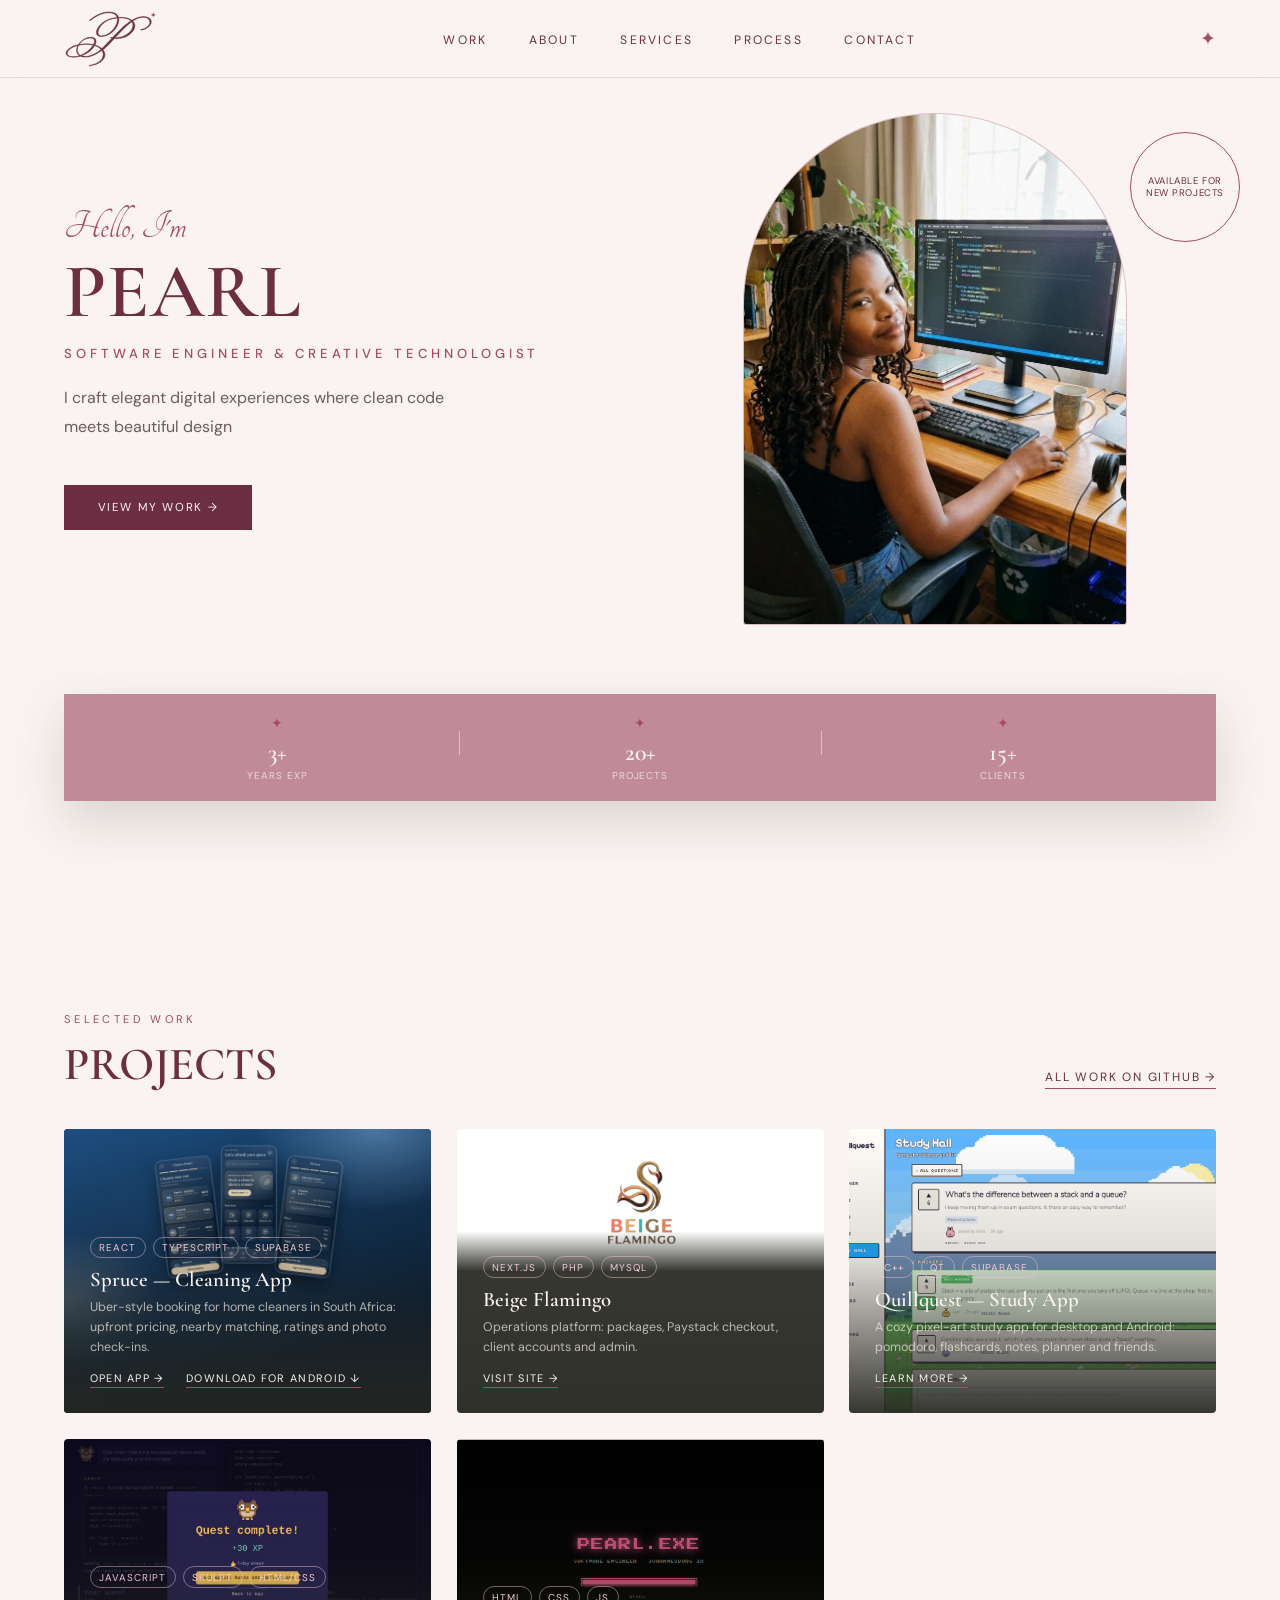
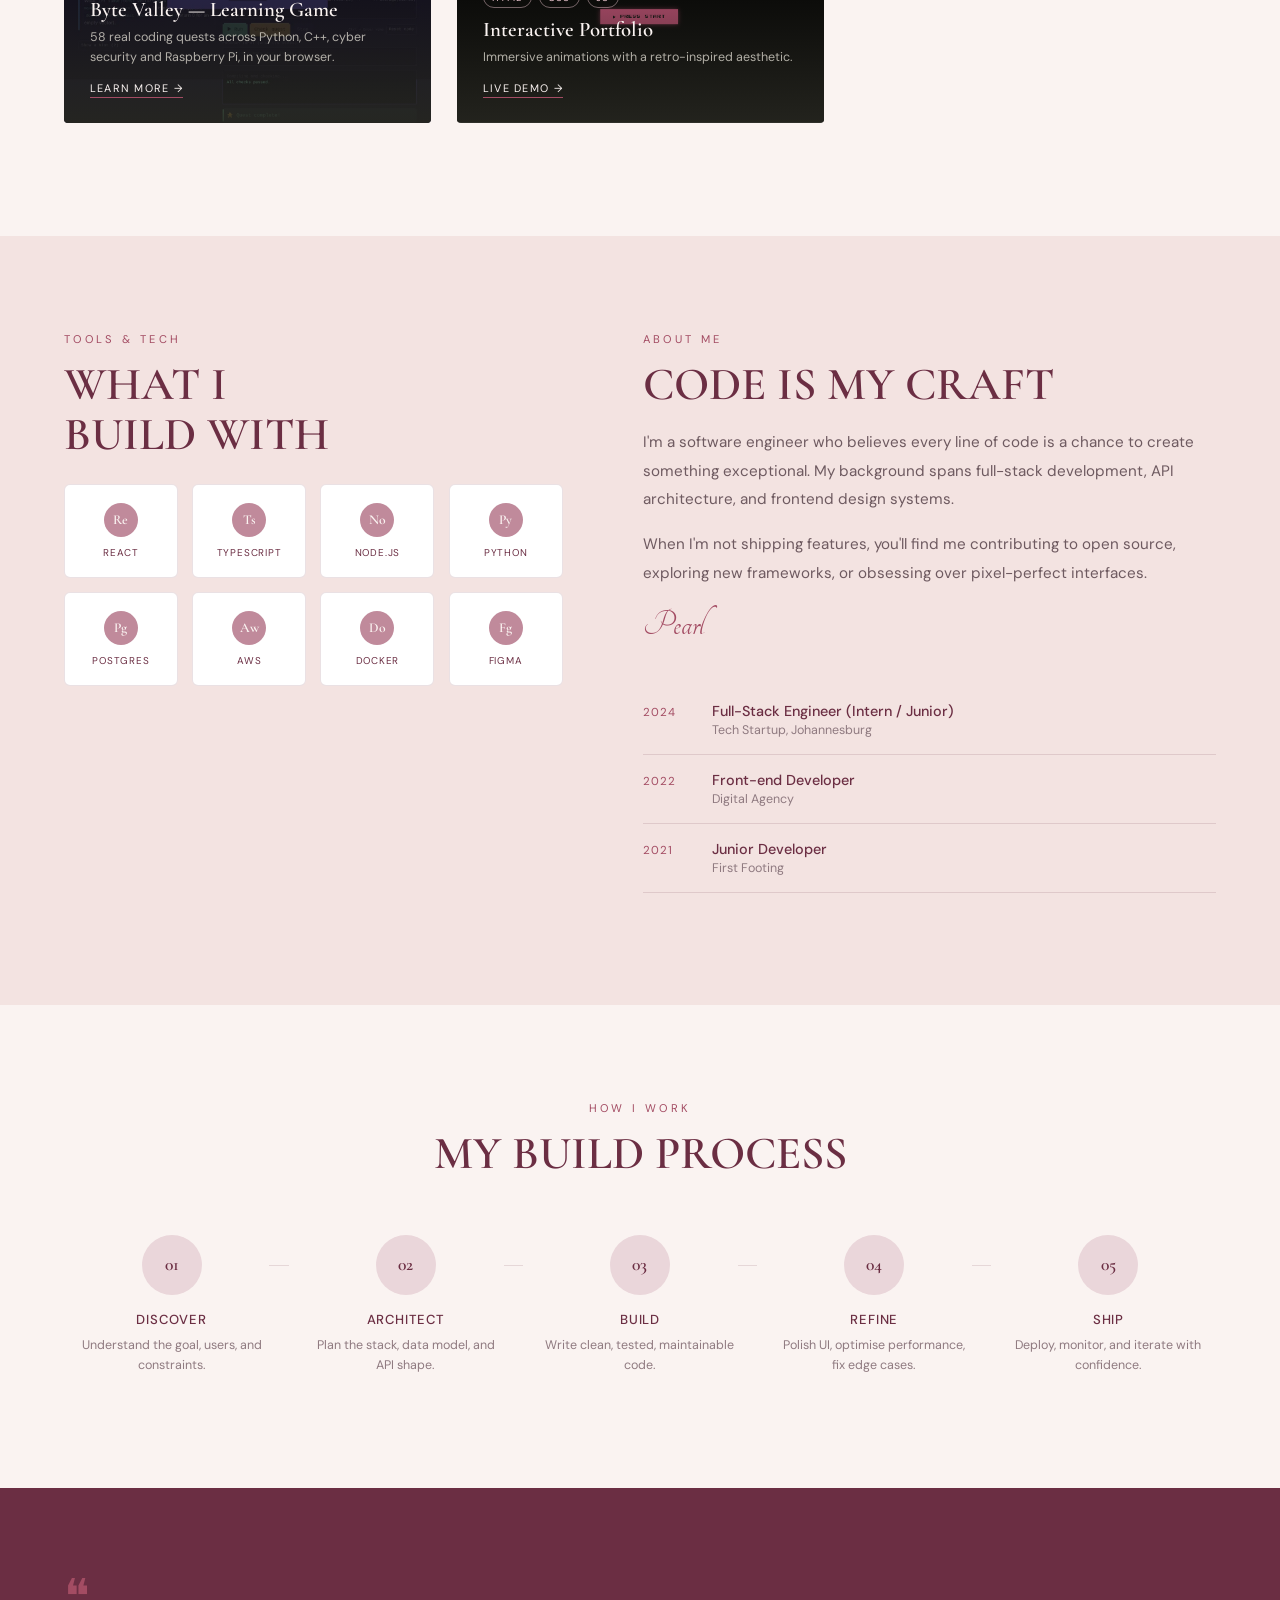
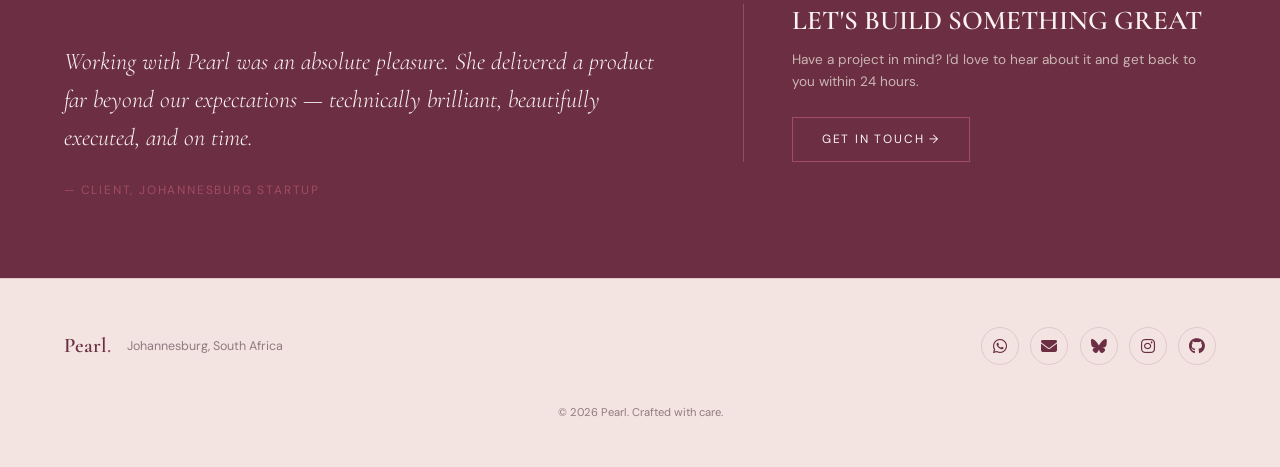
==== commit 09a6fa97: "Add files via upload" ====
--- a/index.html
+++ b/index.html
@@ -4,6 +4,11 @@
 <meta charset="UTF-8">
 <meta name="viewport" content="width=device-width, initial-scale=1.0">
 <title>Pearl — Software Engineer</title>
+<meta name="description" content="Pearl, software engineer in Johannesburg. Full-stack web and mobile projects, including Spruce, a cleaning-booking app for South Africa.">
+<link rel="icon" href="favicon.svg" type="image/svg+xml">
+<link rel="icon" href="images/favicon-32.png" sizes="32x32" type="image/png">
+<link rel="apple-touch-icon" href="images/apple-touch-icon.png">
+<meta name="theme-color" content="#6B2E43">
 <link href="https://fonts.googleapis.com/css2?family=Cormorant+Garamond:ital,wght@0,300;0,400;0,600;1,300;1,400&family=DM+Sans:wght@300;400;500&family=Tangerine:wght@700&display=swap" rel="stylesheet">
 <link href="styles.css" rel="stylesheet">
 <link rel="stylesheet" href="https://cdnjs.cloudflare.com/ajax/libs/font-awesome/6.5.2/css/all.min.css">
@@ -12,7 +17,10 @@
 
 <!-- NAV -->
 <nav>
-  <a href="#" class="nav-logo">P<span>.</span></a>
+  <a href="#" class="nav-logo" aria-label="Pearl, back to top"><svg class="nav-monogram" viewBox="-38 -921 1934 1178" aria-hidden="true">
+  <path transform="scale(1 -1)" d="M269 218Q351 233 425.5 233.0Q500 233 562 220Q583 260 583 290Q583 353 500 353Q429 353 367.5 314.5Q306 276 269 218ZM317 -9Q354 -23 411.5 -23.0Q469 -23 562 20Q657 64 714 121Q669 173 585 199Q550 136 479.0 79.0Q408 22 317 -9ZM24 41Q24 11 56.5 -7.5Q89 -26 151.0 -26.0Q213 -26 275 -6Q217 30 217 103Q217 152 244 202Q144 177 84.0 130.5Q24 84 24 41ZM1177 543Q1142 508 998 355H1011Q1152 355 1257.5 437.5Q1363 520 1363 612Q1363 652 1338 684Q1260 627 1177 543ZM555 208Q490 223 415.5 223.0Q341 223 261 206Q232 156 232 106Q232 34 295 0Q379 31 449.0 89.0Q519 147 555 208ZM727 394Q803 394 879.0 448.0Q955 502 1002.0 579.5Q1049 657 1049 726Q1049 745 1045 760Q954 753 876.5 720.5Q799 688 751.5 643.5Q704 599 678.0 552.5Q652 506 652.0 470.0Q652 434 671.5 414.0Q691 394 727 394ZM908 354 918 365Q938 361 948 360L1061 477Q1192 620 1322 701Q1256 762 1094 762L1073 761Q1078 741 1078 722Q1078 648 1029.5 569.5Q981 491 895.0 436.0Q809 381 715 381Q669 381 644.5 404.0Q620 427 620.0 467.0Q620 507 648.5 555.0Q677 603 727.5 648.5Q778 694 861.5 727.5Q945 761 1043 769Q1014 866 862 866Q812 866 755.0 849.5Q698 833 653 809Q562 760 511 720L490 704L480 713Q504 734 553.5 767.0Q603 800 647.0 822.5Q691 845 752.5 863.0Q814 881 870 881Q1037 881 1071 771Q1092 772 1102 772Q1264 772 1343 713Q1468 788 1574 788Q1652 788 1694.0 757.5Q1736 727 1736.0 677.0Q1736 627 1680.5 578.0Q1625 529 1527 512L1517 520Q1608 537 1657.5 581.0Q1707 625 1707.0 671.0Q1707 717 1669.5 746.0Q1632 775 1564 775Q1474 775 1360 699Q1403 657 1403 601Q1403 505 1295.0 422.5Q1187 340 1030 340Q1001 340 986 341Q959 312 920 272Q846 194 841 188Q811 158 754 114Q794 65 794 11Q794 -66 712.5 -129.5Q631 -193 472 -217V-206Q611 -184 685.0 -122.5Q759 -61 759 14Q759 58 732 99Q539 -36 399 -36Q335 -36 293 -16Q220 -37 149.0 -37.0Q78 -37 40.0 -14.5Q2 8 2 43Q2 91 68.0 140.5Q134 190 251 215Q290 280 359.5 323.5Q429 367 512 367Q563 367 588.0 345.5Q613 324 613.0 288.0Q613 252 592 212Q677 187 731 138Q784 190 937 349Z" fill="currentColor" stroke="currentColor" stroke-width="10" stroke-linejoin="round"/>
+  <path class="nav-spark" transform="translate(1776 -821) scale(14)" d="M0-4.2C.4-1.2 1.2-.4 4.2 0 1.2.4.4 1.2 0 4.2-.4 1.2-1.2.4-4.2 0-1.2-.4-.4-1.2 0-4.2Z"/>
+</svg></a>
   <ul class="nav-links">
     <li><a href="#projects">Work</a></li>
     <li><a href="#about">About</a></li>
@@ -256,17 +264,8 @@
         <i class="fa-brands fa-bluesky"></i>
     </a>
 
-    <!-- TikTok -->
-    <a href="https://www.tiktok.com/@OxPearl"
-       target="_blank"
-       rel="noopener noreferrer"
-       aria-label="TikTok"
-       title="TikTok">
-        <i class="fa-brands fa-tiktok"></i>
-    </a>
-
     <!-- Instagram -->
-    <a href="https://www.instagram.com/p.e.a.r.l_m"
+    <a href="https://www.instagram.com/p.e.a.r.l_p"
        target="_blank"
        rel="noopener noreferrer"
        aria-label="Instagram"
--- a/styles.css
+++ b/styles.css
@@ -55,6 +55,12 @@
     text-decoration: none;
   }
   .nav-logo span { color: var(--gold); }
+  .nav-logo { display: inline-flex; align-items: center; color: var(--sage-deep); transition: color 0.3s, transform 0.4s ease; }
+  .nav-monogram { height: 58px; width: auto; display: block; overflow: visible; }
+  .nav-monogram .nav-spark { fill: var(--gold); transform-box: fill-box; transform-origin: center; transition: transform 0.5s ease; }
+  .nav-logo:hover { color: var(--gold); }
+  .nav-logo:hover .nav-spark { transform: rotate(90deg) scale(1.25); }
+  @media (max-width: 760px) { .nav-monogram { height: 46px; } }
 
   .nav-links {
     display: flex;
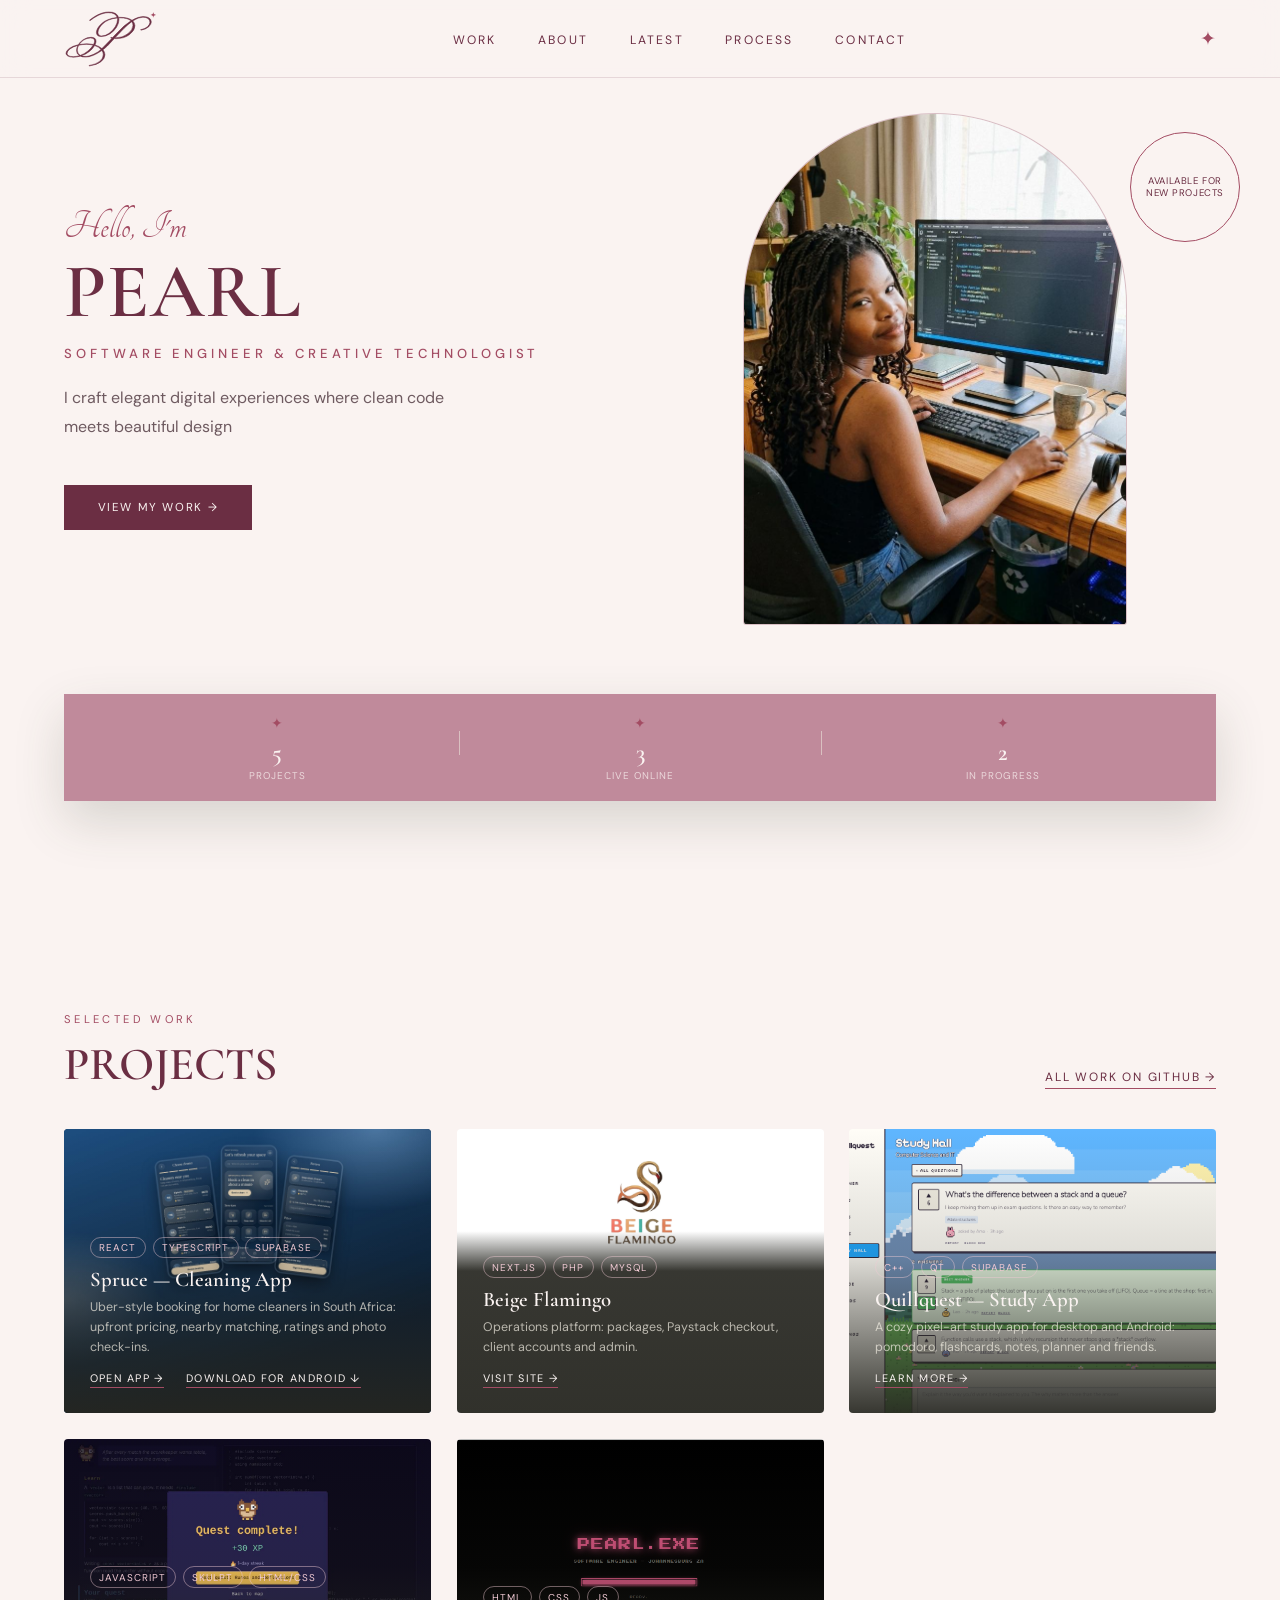
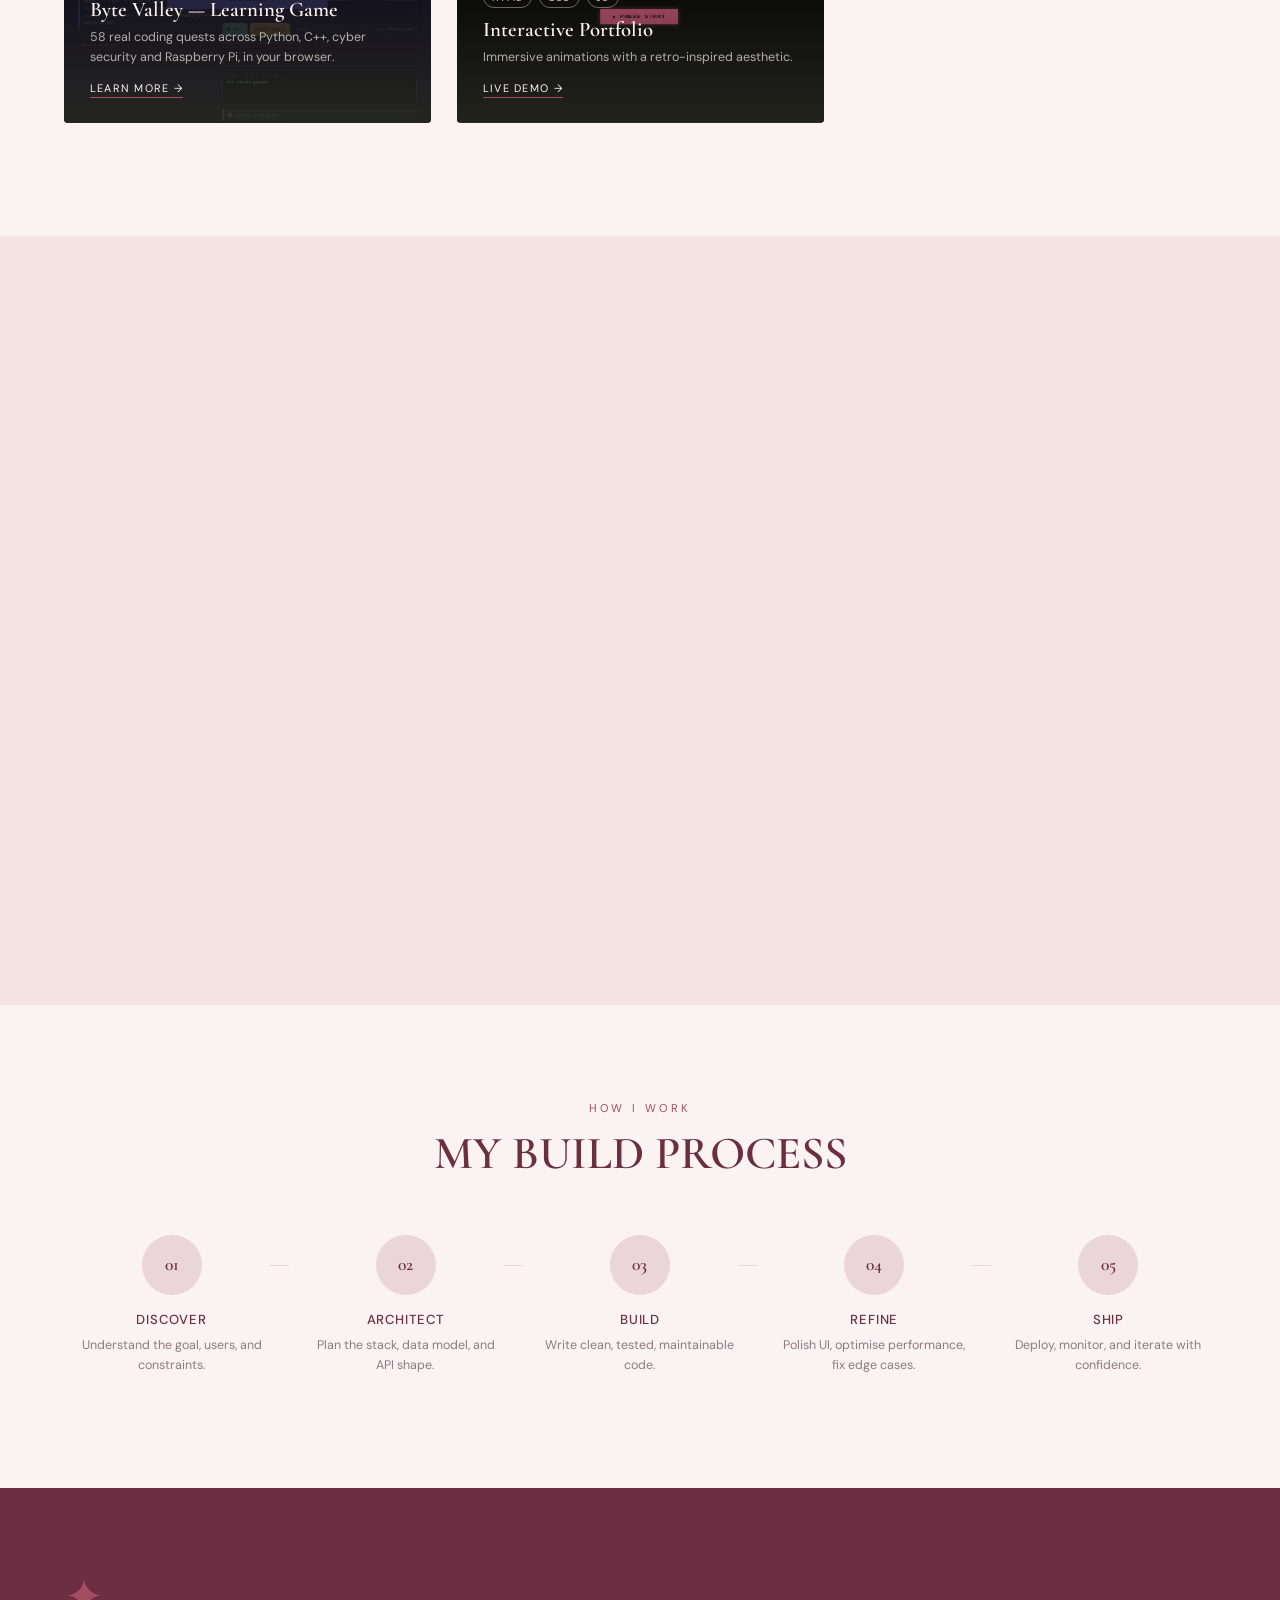
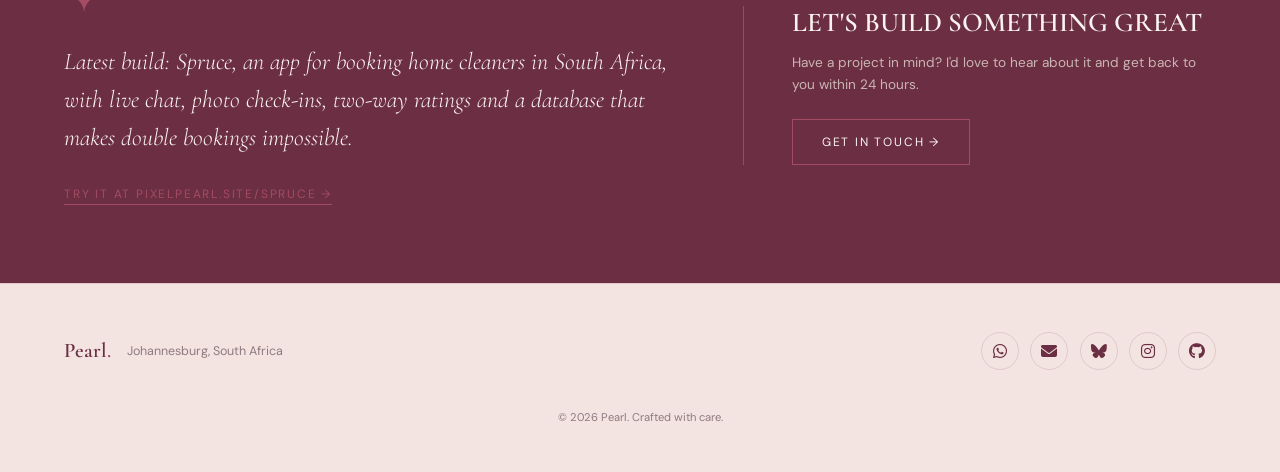
==== commit 25cf71b0: "Add files via upload" ====
--- a/index.html
+++ b/index.html
@@ -24,7 +24,7 @@
   <ul class="nav-links">
     <li><a href="#projects">Work</a></li>
     <li><a href="#about">About</a></li>
-    <li><a href="#services">Services</a></li>
+    <li><a href="#services">Latest</a></li>
     <li><a href="#process">Process</a></li>
     <li><a href="#contact">Contact</a></li>
   </ul>
@@ -51,18 +51,18 @@
   <div class="hero-stats">
       <div class="stat-item">
         <div class="stat-mark">✦</div>
-        <div class="stat-num">3+</div>
-        <div class="stat-label">Years Exp</div>
+        <div class="stat-num">5</div>
+        <div class="stat-label">Projects</div>
       </div>
       <div class="stat-item">
         <div class="stat-mark">✦</div>
-        <div class="stat-num">20+</div>
-        <div class="stat-label">Projects</div>
+        <div class="stat-num">3</div>
+        <div class="stat-label">Live Online</div>
       </div>
       <div class="stat-item">
         <div class="stat-mark">✦</div>
-        <div class="stat-num">15+</div>
-        <div class="stat-label">Clients</div>
+        <div class="stat-num">2</div>
+        <div class="stat-label">In Progress</div>
       </div>
   </div>
 </section>
@@ -86,7 +86,8 @@
         <p class="project-desc">Uber-style booking for home cleaners in South Africa: upfront pricing, nearby matching, ratings and photo check-ins.</p>
         <div class="project-links">
           <a href="https://pearl-omphile.github.io/spruce/" class="project-link" target="_blank" rel="noopener">Open App →</a>
-          <a href="https://github.com/Pearl-Omphile/spruce/releases/latest/download/spruce.apk" class="project-link" download>Download for Android ↓</a>
+          <a href="https://github.com/Pearl-Omphile/spruce/releases/latest/download/spruce.apk" class="project-link" data-os="android" download>Download for Android ↓</a>
+          <button type="button" class="project-link project-more" data-project="spruce-ios" data-os="ios" aria-haspopup="dialog" hidden>Add to iPhone ↓</button>
         </div>
       </div>
     </div>
@@ -153,29 +154,29 @@
     <p class="section-label">About Me</p>
     <h2 class="section-heading">Code Is My Craft</h2>
     <p class="about-text" style="margin-top: 1.2rem;">I'm a software engineer who believes every line of code is a chance to create something exceptional. My background spans full-stack development, API architecture, and frontend design systems.</p>
-    <p class="about-text">When I'm not shipping features, you'll find me contributing to open source, exploring new frameworks, or obsessing over pixel-perfect interfaces.</p>
+    <p class="about-text">When I'm not shipping features, you'll find me exploring new frameworks or obsessing over pixel-perfect interfaces.</p>
     <p class="about-signature">Pearl</p>
 
     <div style="margin-top: 2.5rem;">
       <div class="exp-item">
-        <span class="exp-year">2024</span>
+        <span class="exp-year">2026</span>
         <div>
-          <div class="exp-role">Full-Stack Engineer (Intern / Junior)</div>
-          <div class="exp-company">Tech Startup, Johannesburg</div>
+          <div class="exp-role">Spruce — built &amp; launched</div>
+          <div class="exp-company">Full-stack cleaning-booking app · React, Supabase, Android</div>
         </div>
       </div>
       <div class="exp-item">
-        <span class="exp-year">2022</span>
+        <span class="exp-year">Live</span>
         <div>
-          <div class="exp-role">Front-end Developer</div>
-          <div class="exp-company">Digital Agency</div>
+          <div class="exp-role">Beige Flamingo</div>
+          <div class="exp-company">Operations platform with Paystack checkout · Next.js, PHP, MySQL</div>
         </div>
       </div>
       <div class="exp-item">
-        <span class="exp-year">2021</span>
+        <span class="exp-year">Now</span>
         <div>
-          <div class="exp-role">Junior Developer</div>
-          <div class="exp-company">First Footing</div>
+          <div class="exp-role">Quillquest &amp; Byte Valley</div>
+          <div class="exp-company">In development · a study app and a coding game</div>
         </div>
       </div>
     </div>
@@ -220,9 +221,9 @@
 <!-- TESTIMONIAL / CTA -->
 <section class="testimonial reveal" id="services">
   <div>
-    <div class="testimonial-mark">❝</div>
-    <p class="testimonial-quote">Working with Pearl was an absolute pleasure. She delivered a product far beyond our expectations — technically brilliant, beautifully executed, and on time.</p>
-    <p class="testimonial-author">— Client, Johannesburg Startup</p>
+    <div class="testimonial-mark">✦</div>
+    <p class="testimonial-quote">Latest build: Spruce, an app for booking home cleaners in South Africa, with live chat, photo check-ins, two-way ratings and a database that makes double bookings impossible.</p>
+    <a href="https://pixelpearl.site/spruce/" class="testimonial-author" target="_blank" rel="noopener">Try it at pixelpearl.site/spruce →</a>
   </div>
   <div class="testimonial-cta" id="contact">
     <h3>Let's Build Something Great</h3>
@@ -296,15 +297,16 @@
     <p class="crystal-lead"></p>
     <div class="crystal-grid">
       <div>
-        <p class="crystal-label">What it's for</p>
+        <p class="crystal-label crystal-label-purpose">What it's for</p>
         <p class="crystal-text crystal-purpose"></p>
       </div>
       <div>
-        <p class="crystal-label">Inside</p>
+        <p class="crystal-label crystal-label-inside">Inside</p>
         <ul class="crystal-list"></ul>
       </div>
     </div>
     <div class="crystal-tags"></div>
+    <a class="btn-outline crystal-go" href="#" target="_blank" rel="noopener" hidden></a>
   </div>
 </dialog>
 
@@ -343,7 +345,20 @@
       inside: ['58 hands-on quests', 'Python', 'C++', 'Cyber security', 'Raspberry Pi'],
       tags: ['JavaScript', 'Skulpt', 'HTML/CSS'],
     },
+    'spruce-ios': {
+      status: 'Spruce on iPhone · no App Store needed',
+      title: 'Add Spruce to your iPhone',
+      lead: 'Spruce installs straight from Safari and opens full screen with its own icon, just like an app.',
+      purpose: 'Open pixelpearl.site/spruce in Safari, tap the Share button at the bottom, then choose "Add to Home Screen".',
+      inside: ['Book a clean in about a minute', 'Live chat with your cleaner', 'Photo check-in and check-out', 'Ratings and problem reports'],
+      tags: ['Works in Safari', 'Free'],
+      link: { href: 'https://pixelpearl.site/spruce/', text: 'Open Spruce in Safari →' },
+    },
   };
+  // Show iPhone visitors the iPhone option instead of the Android download
+  const ua = navigator.userAgent;
+  const isIOS = /iPhone|iPad|iPod/i.test(ua) || (/Macintosh/i.test(ua) && 'ontouchend' in document);
+  if (isIOS) document.querySelectorAll('[data-os]').forEach(el => { el.hidden = el.dataset.os !== 'ios'; });
   const dlg = document.getElementById('project-dialog');
   const fill = (sel, text) => { dlg.querySelector(sel).textContent = text; };
   document.querySelectorAll('.project-more').forEach(btn => btn.addEventListener('click', () => {
@@ -354,6 +369,11 @@
     fill('.crystal-purpose', p.purpose);
     dlg.querySelector('.crystal-list').replaceChildren(...p.inside.map(t => Object.assign(document.createElement('li'), { textContent: t })));
     dlg.querySelector('.crystal-tags').replaceChildren(...p.tags.map(t => Object.assign(document.createElement('span'), { className: 'tag', textContent: t })));
+    fill('.crystal-label-purpose', p.link ? 'How to install' : "What it's for");
+    fill('.crystal-label-inside', p.link ? "What's inside" : 'Inside');
+    const go = dlg.querySelector('.crystal-go');
+    go.hidden = !p.link;
+    if (p.link) { go.href = p.link.href; go.textContent = p.link.text; }
     dlg.showModal();
   }));
   dlg.querySelector('.crystal-close').addEventListener('click', () => dlg.close());
--- a/styles.css
+++ b/styles.css
@@ -448,6 +448,9 @@
   .crystal-text { font-size: 0.86rem; line-height: 1.65; color: rgba(250,243,241,0.85); }
   .crystal-list { list-style: none; display: grid; gap: 0.35rem; font-size: 0.86rem; color: rgba(250,243,241,0.85); }
   .crystal-list li::before { content: '✦'; color: #F0C9D3; font-size: 0.6rem; margin-right: 0.55rem; vertical-align: 2px; }
+  .crystal-go { margin-top: 1.2rem; }
+  .crystal-go[hidden], [data-os][hidden] { display: none !important; }
+  a.testimonial-author { text-decoration: none; border-bottom: 1px solid currentColor; padding-bottom: 2px; }
   .crystal-tags { display: flex; flex-wrap: wrap; gap: 0.4rem; margin-top: 0.4rem; }
   @media (max-width: 560px) {
     .crystal-inner { padding: 2.2rem 1.4rem 1.6rem; }
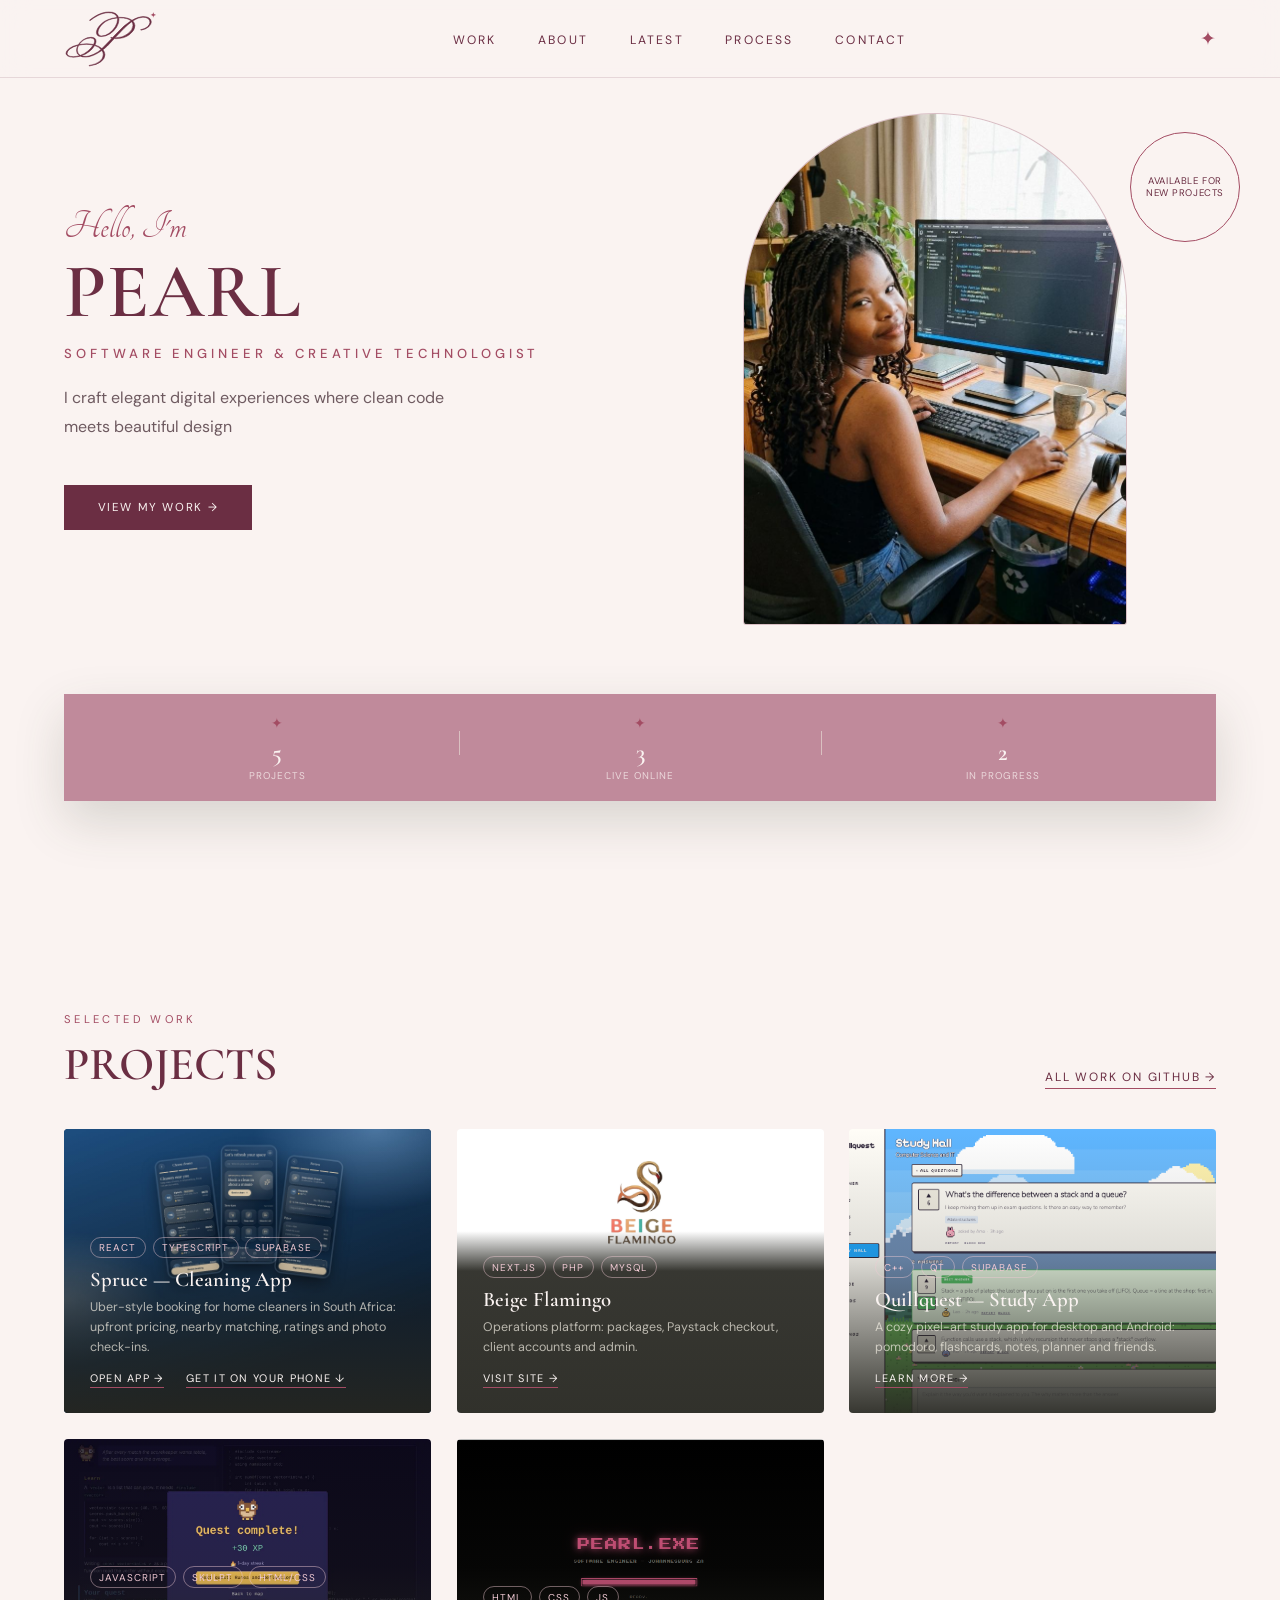
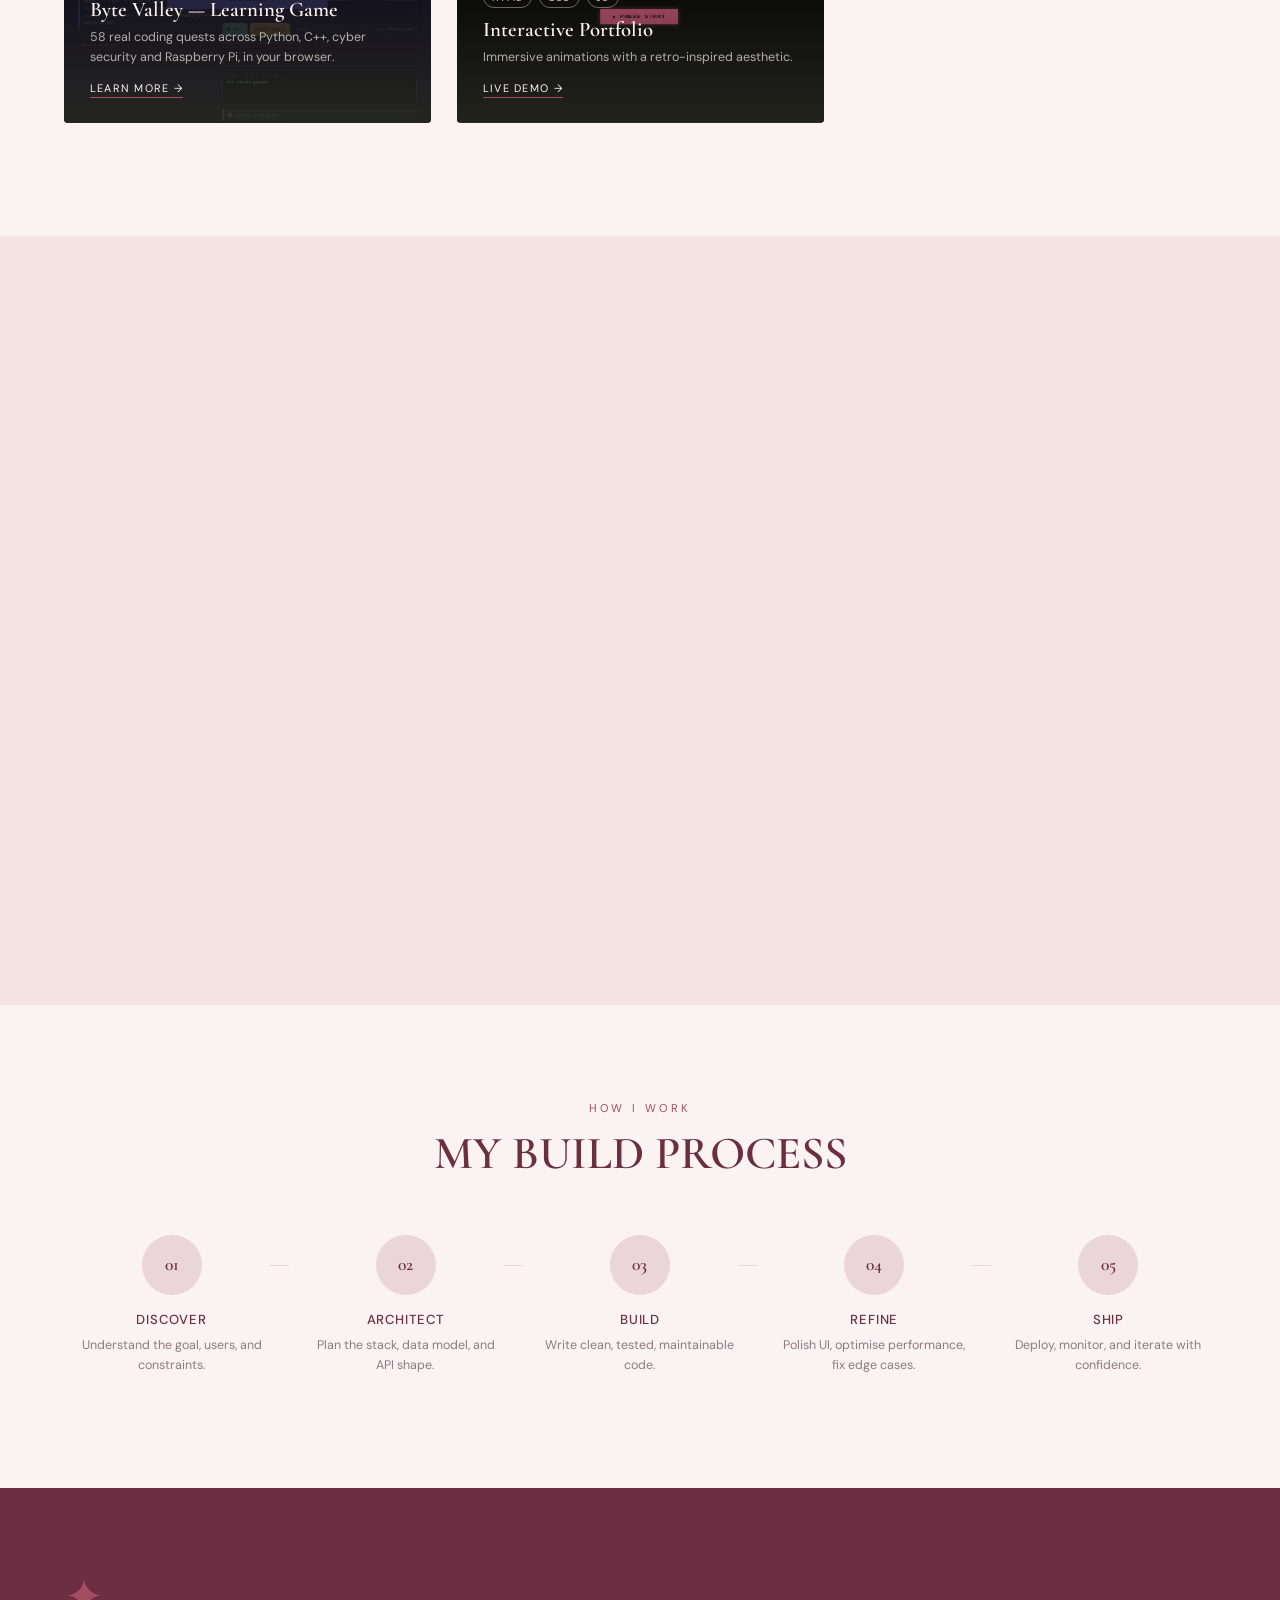
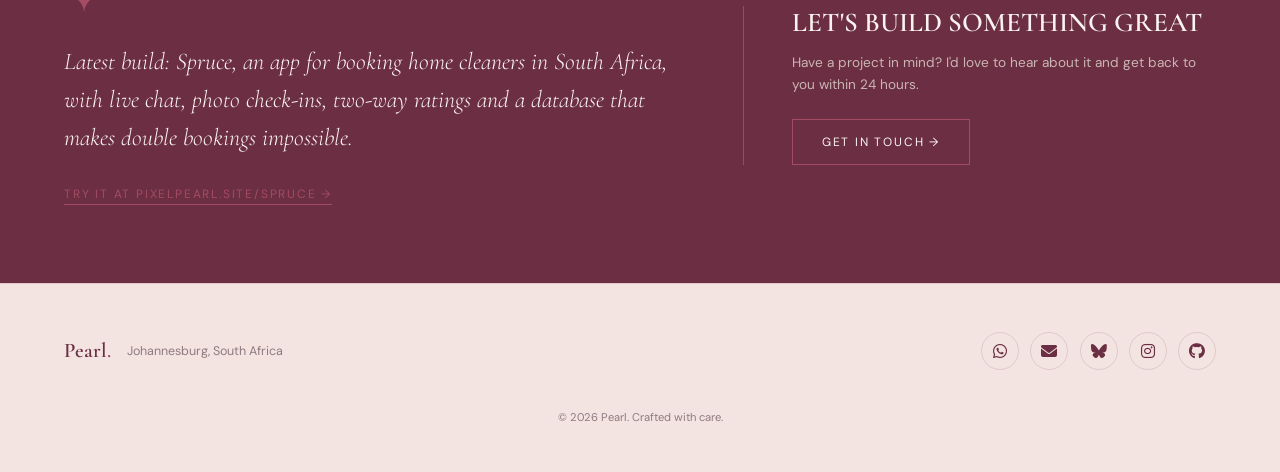
==== commit 48e8211d: "Add files via upload" ====
--- a/index.html
+++ b/index.html
@@ -88,6 +88,7 @@
           <a href="https://pearl-omphile.github.io/spruce/" class="project-link" target="_blank" rel="noopener">Open App →</a>
           <a href="https://github.com/Pearl-Omphile/spruce/releases/latest/download/spruce.apk" class="project-link" data-os="android" download>Download for Android ↓</a>
           <button type="button" class="project-link project-more" data-project="spruce-ios" data-os="ios" aria-haspopup="dialog" hidden>Add to iPhone ↓</button>
+          <button type="button" class="project-link project-more" data-project="spruce-phone" data-os="desktop" aria-haspopup="dialog" hidden>Get it on your phone ↓</button>
         </div>
       </div>
     </div>
@@ -295,6 +296,7 @@
     <p class="crystal-status"></p>
     <h3 class="crystal-title" id="crystal-title"></h3>
     <p class="crystal-lead"></p>
+    <img class="crystal-qr" src="images/spruce-qr.svg" alt="QR code that opens Spruce on your phone" width="168" height="168" hidden>
     <div class="crystal-grid">
       <div>
         <p class="crystal-label crystal-label-purpose">What it's for</p>
@@ -354,11 +356,22 @@
       tags: ['Works in Safari', 'Free'],
       link: { href: 'https://pixelpearl.site/spruce/', text: 'Open Spruce in Safari →' },
     },
+    'spruce-phone': {
+      status: 'Spruce on your phone · free',
+      title: 'Scan to get Spruce',
+      lead: 'Point your phone camera at the code. It opens Spruce, which shows the right install option for your phone.',
+      purpose: 'Android: tap "Download for Android" in Profile and install the app. iPhone: in Safari, tap Share, then "Add to Home Screen".',
+      inside: ['Book a clean in about a minute', 'Live chat with your cleaner', 'Photo check-in and check-out', 'Ratings and problem reports'],
+      tags: ['Android', 'iPhone', 'Free'],
+      qr: true,
+      link: { href: 'https://pixelpearl.site/spruce/', text: 'Or try it here in the browser →' },
+    },
   };
-  // Show iPhone visitors the iPhone option instead of the Android download
+  // Show each visitor the install option for their device: Android download, iPhone steps, or a QR code on computers
   const ua = navigator.userAgent;
   const isIOS = /iPhone|iPad|iPod/i.test(ua) || (/Macintosh/i.test(ua) && 'ontouchend' in document);
-  if (isIOS) document.querySelectorAll('[data-os]').forEach(el => { el.hidden = el.dataset.os !== 'ios'; });
+  const os = isIOS ? 'ios' : /Android/i.test(ua) ? 'android' : 'desktop';
+  document.querySelectorAll('[data-os]').forEach(el => { el.hidden = el.dataset.os !== os; });
   const dlg = document.getElementById('project-dialog');
   const fill = (sel, text) => { dlg.querySelector(sel).textContent = text; };
   document.querySelectorAll('.project-more').forEach(btn => btn.addEventListener('click', () => {
@@ -371,6 +384,7 @@
     dlg.querySelector('.crystal-tags').replaceChildren(...p.tags.map(t => Object.assign(document.createElement('span'), { className: 'tag', textContent: t })));
     fill('.crystal-label-purpose', p.link ? 'How to install' : "What it's for");
     fill('.crystal-label-inside', p.link ? "What's inside" : 'Inside');
+    dlg.querySelector('.crystal-qr').hidden = !p.qr;
     const go = dlg.querySelector('.crystal-go');
     go.hidden = !p.link;
     if (p.link) { go.href = p.link.href; go.textContent = p.link.text; }
--- a/styles.css
+++ b/styles.css
@@ -807,4 +807,6 @@
         scroll-snap-align: start;
         aspect-ratio: 4/3.6;
     }
-}+}
+.crystal-qr{display:block;width:168px;height:168px;margin:1.2rem 0 .4rem;padding:8px;background:#fff;border-radius:18px;box-shadow:0 8px 30px rgba(107,45,68,.18)}
+.crystal-qr[hidden]{display:none!important}
